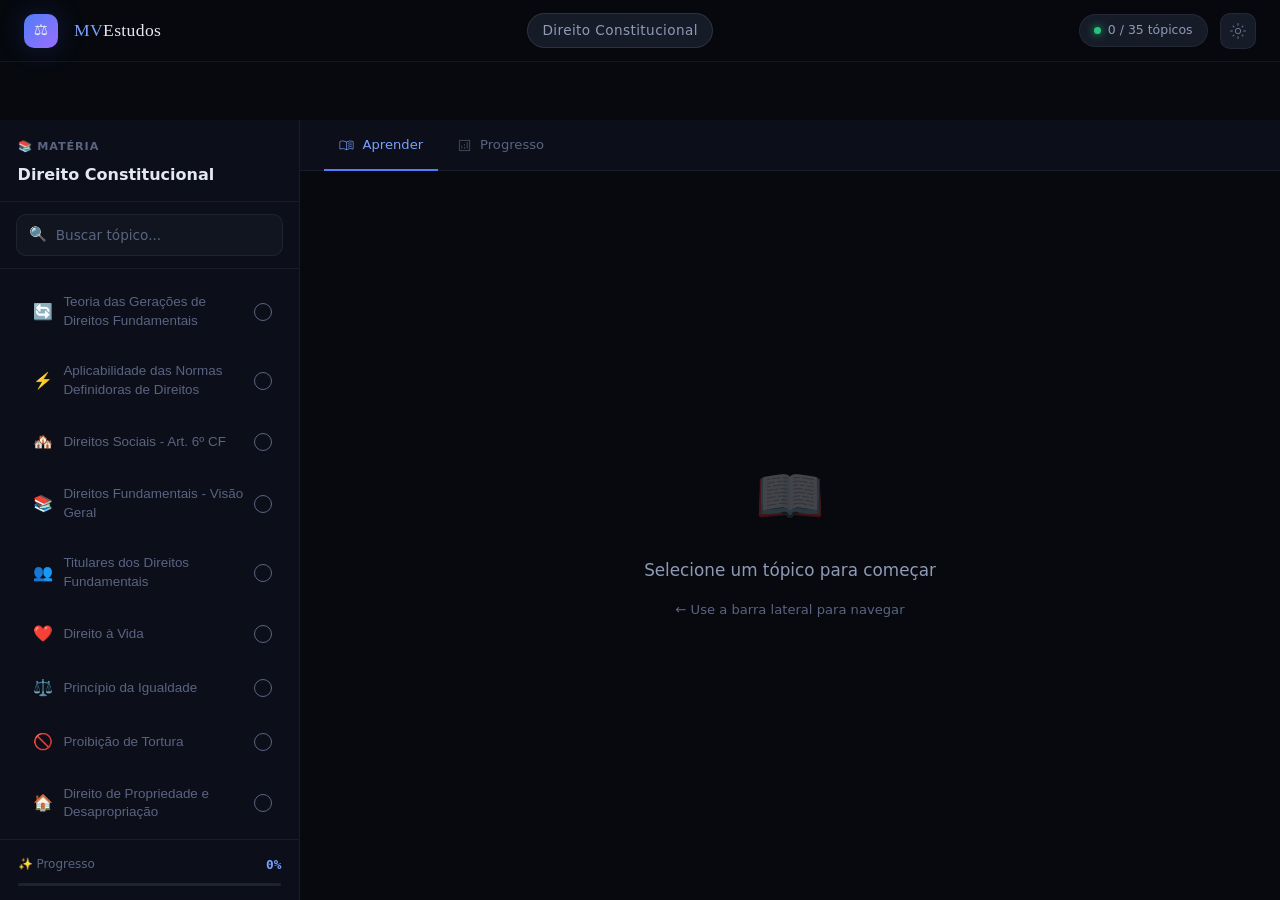
==== DIREITO_CONSTITUCIONAL/index.html @ 68c36454 "Add files via upload" ====
<!DOCTYPE html>
<html lang="pt-BR" data-theme="dark">
<head>
  <meta charset="UTF-8" />
  <meta name="viewport" content="width=device-width, initial-scale=1.0, maximum-scale=5.0" />
  <meta name="theme-color" content="#07090f" />
  <title>MV Estudos — Direito Constitucional</title>

  <!-- Ícones -->
  <link href="https://fonts.googleapis.com/css2?family=Material+Symbols+Outlined:opsz,wght,FILL,GRAD@20..48,100..700,0..1,-50..200&display=block" rel="stylesheet" />

  <!-- CSS Responsivo por dispositivo -->
  <link rel="stylesheet" href="./shared/css/desktop.css" media="screen and (min-width: 1025px)" />
  <link rel="stylesheet" href="./shared/css/tablet.css" media="screen and (min-width: 768px) and (max-width: 1024px)" />
  <link rel="stylesheet" href="./shared/css/mobile.css" media="screen and (max-width: 767px)" />

  <style>
    /* Cor de destaque personalizada por matéria */
    :root { --acc: #4f7ef8; --acc-lt: #7aa0ff; --acc-glow: rgba(79,126,248,0.16); --acc-border: rgba(79,126,248,0.32); }
  </style>
</head>
<body>

  <!-- ══ TOPBAR ══════════════════════════════════════════ -->
  <header class="topbar">
      <div class="logo-icon">⚖️</div>
      <span class="logo-text"><em>MV</em>Estudos</span>

    <div class="topbar-center">
      <span class="topbar-subject-name">Direito Constitucional</span>
    </div>

    <div class="topbar-right">
      <div class="progress-chip" id="top-prog">
        <span class="chip-dot"></span>
        <span class="chip-text">0 / 0 tópicos</span>
      </div>
      <button class="btn-icon" id="btn-theme" title="Alternar tema (T)" aria-label="Alternar tema">
        <span class="material-symbols-outlined" style="font-size:18px">light_mode</span>
      </button>
    </div>
  </header>

  <!-- ══ WORKSPACE ══════════════════════════════════════ -->
  <div class="workspace">

    <!-- SIDEBAR -->
    <aside class="sidebar" id="sidebar" aria-label="Lista de tópicos">

      <div class="sidebar-head">
        <p class="sidebar-head-label">📚 Matéria</p>
        <h2 class="sidebar-head-title">Direito Constitucional</h2>
      </div>

      <div class="sidebar-search-wrap">
        <div class="search-box">
          <span class="search-icon">🔍</span>
          <input
            id="search-input"
            type="search"
            placeholder="Buscar tópico..."
            autocomplete="off"
            aria-label="Buscar tópico"
          />
        </div>
      </div>

      <!-- Glider container — preenchido pelo app.js -->
      <div class="sidebar-topics" id="sidebar-list" role="list" aria-label="Tópicos">
        <div class="no-results" style="padding:2rem 1rem;text-align:center;color:var(--txt3)">
          <span style="font-size:1.5rem;display:block;margin-bottom:.5rem">⏳</span>
          Carregando tópicos…
        </div>
      </div>

      <div class="sidebar-footer">
        <div class="prog-row">
          <span class="prog-label">✨ Progresso</span>
          <span class="prog-pct" id="prog-pct">0%</span>
        </div>
        <div class="prog-track">
          <div class="prog-fill" id="sidebar-prog-fill" style="width:0%"></div>
        </div>
      </div>

    </aside>

    <!-- MAIN -->
    <main class="main" id="main-content">

      <input type="radio" name="main-tab" id="tab-aprender" class="tab-input" checked />
      <input type="radio" name="main-tab" id="tab-progresso" class="tab-input" />

      <nav class="tabbar" role="tablist">
        <label for="tab-aprender" class="tab-label" role="tab">
          <span class="material-symbols-outlined" style="font-size:17px">menu_book</span>
          Aprender
        </label>
        <label for="tab-progresso" class="tab-label" role="tab">
          <span class="material-symbols-outlined" style="font-size:17px">analytics</span>
          Progresso
        </label>
      </nav>

      <div class="view-area" id="view-area" role="tabpanel">
        <div class="empty-state">
          <div class="empty-icon">⚖️</div>
          <p class="empty-title">Selecione um tópico para começar</p>
          <p class="empty-hint">← Use a barra lateral para navegar</p>
        </div>
      </div>

    </main>
  </div>

  <!-- Botão scroll -->
  <button class="scroll-btn" id="scroll-btn" style="display:none" aria-label="Rolar para baixo">
    <span class="material-symbols-outlined" style="font-size:18px">keyboard_arrow_down</span>
  </button>

  <!-- Mobile toggle -->
  <button class="mobile-toggle" id="mobile-toggle" aria-label="Abrir menu">
    <span class="material-symbols-outlined" style="font-size:22px">menu</span>
  </button>

  <!-- Overlay mobile -->
  <div class="sidebar-overlay" id="sidebar-overlay" aria-hidden="true"></div>

  <!-- ══ SCRIPTS ══════════════════════════════════════════ -->
  <!-- 1. Dados da matéria -->
  <script src="data/data_direito-constitucional.js"></script>
  <!-- 2. App compartilhado -->
  <script src="./shared/js/app.js"></script>

  <!-- 3. Marca a aba ativa no subject-bar -->
  <script>
    (function() {
      var path = location.pathname;
      document.querySelectorAll('.subject-tab').forEach(function(a) {
        if (path.indexOf(a.getAttribute('href').split('/')[1]) !== -1) {
          a.classList.add('active');
        }
      });
    })();
  </script>

</body>
</html>
---- DIREITO_CONSTITUCIONAL/shared/css/desktop.css ----
/* ══════════════════════════════════════════════════════════════
   MV ESTUDOS — DESKTOP (> 1024px)
   Estilo: Refinado · Denso · Profissional
══════════════════════════════════════════════════════════════ */

/* ── TOKENS ── */
:root {
  --bg0:    #07090f;
  --bg1:    #0c0f1a;
  --bg2:    #111520;
  --bg3:    #161b28;
  --bg4:    #1d2335;
  --bghov:  #222840;

  --txt:    #e4e8f0;
  --txt2:   #8f9ab5;
  --txt3:   #5a6480;

  --acc:    #4f7ef8;
  --acc-lt: #7aa0ff;
  --acc-glow: rgba(79,126,248,0.18);
  --acc-border: rgba(79,126,248,0.35);

  --green:  #22c878;
  --gold:   #f5b731;
  --rose:   #f4546a;
  --purple: #9b6dff;
  --teal:   #1ec8b0;

  --border: rgba(255,255,255,0.06);
  --border2: rgba(255,255,255,0.1);

  --r-xs: 6px;
  --r-sm: 10px;
  --r-md: 14px;
  --r-lg: 18px;
  --r-xl: 24px;

  --topbar-h: 62px;
  --subbar-h: 58px;
  --sidebar-w: 300px;

  --sh-sm: 0 2px 8px rgba(0,0,0,.45);
  --sh-md: 0 6px 20px rgba(0,0,0,.55);
  --sh-lg: 0 12px 40px rgba(0,0,0,.65);
  --sh-glow: 0 0 28px rgba(79,126,248,0.2);

  --ease: cubic-bezier(.16,1,.3,1);
  --spring: cubic-bezier(.34,1.56,.64,1);
  --t-fast: .14s var(--ease);
  --t-med:  .28s var(--ease);
  --t-slow: .45s var(--ease);

  --font: 'DM Sans', system-ui, sans-serif;
  --font-mono: 'DM Mono', 'Fira Code', monospace;
  --font-display: 'Playfair Display', Georgia, serif;
}

[data-theme="light"] {
  --bg0:    #f0f2f8;
  --bg1:    #f8f9fc;
  --bg2:    #ffffff;
  --bg3:    #eef0f6;
  --bg4:    #e5e8f2;
  --bghov:  #dde1ee;
  --txt:    #1a1f30;
  --txt2:   #4a5275;
  --txt3:   #8891b2;
  --border: rgba(0,0,0,0.06);
  --border2: rgba(0,0,0,0.10);
  --sh-sm: 0 2px 8px rgba(0,0,0,.08);
  --sh-md: 0 6px 20px rgba(0,0,0,.10);
}

/* ── RESET ── */
*,*::before,*::after { box-sizing:border-box; margin:0; padding:0; }
html { scroll-behavior:smooth; }
body {
  font-family: var(--font);
  background: var(--bg0);
  color: var(--txt);
  line-height: 1.65;
  -webkit-font-smoothing: antialiased;
  min-height: 100dvh;
  overflow: hidden;
}

/* ── TOPBAR ── */
.topbar {
  position: fixed; top:0; left:0; right:0; z-index:100;
  height: var(--topbar-h);
  background: rgba(7,9,15,.88);
  backdrop-filter: blur(20px);
  border-bottom: 1px solid var(--border);
  display: flex; align-items: center;
  padding: 0 1.5rem;
  gap: 1rem;
}

.topbar-logo {
  display: flex; align-items: center; gap: .7rem;
  text-decoration: none;
}
.logo-icon {
  width: 34px; height: 34px;
  background: linear-gradient(135deg, var(--acc), var(--purple));
  border-radius: var(--r-sm);
  display: flex; align-items: center; justify-content: center;
  font-size: 1rem;
  box-shadow: var(--sh-glow);
  flex-shrink: 0;
}
.logo-text {
  font-family: var(--font-display);
  font-size: 1.1rem;
  color: var(--txt);
  letter-spacing: .02em;
}
.logo-text em { font-style: normal; color: var(--acc-lt); }

.topbar-center {
  flex: 1;
  display: flex; align-items: center; justify-content: center;
}
.topbar-subject-name {
  font-size: .85rem;
  font-weight: 500;
  color: var(--txt2);
  background: var(--bg3);
  border: 1px solid var(--border2);
  padding: .3rem .9rem;
  border-radius: var(--r-xl);
  letter-spacing: .03em;
}

.topbar-right {
  display: flex; align-items: center; gap: .75rem;
  margin-left: auto;
}

.progress-chip {
  display: flex; align-items: center; gap: .4rem;
  background: var(--bg3);
  border: 1px solid var(--border);
  border-radius: var(--r-xl);
  padding: .3rem .9rem;
  font-size: .78rem;
  color: var(--txt2);
  font-weight: 500;
}
.progress-chip .chip-dot {
  width: 7px; height: 7px;
  border-radius: 50%;
  background: var(--green);
  box-shadow: 0 0 8px var(--green);
}

.btn-icon {
  width: 36px; height: 36px;
  border-radius: var(--r-sm);
  background: var(--bg3);
  border: 1px solid var(--border);
  color: var(--txt2);
  display: flex; align-items: center; justify-content: center;
  cursor: pointer;
  font-size: 1.1rem;
  transition: var(--t-fast);
}
.btn-icon:hover { background: var(--bghov); color: var(--txt); border-color: var(--border2); }

/* ── SUBJECT NAV BAR ── */
.subject-bar {
  position: fixed;
  top: var(--topbar-h); left: 0; right: 0; z-index: 90;
  height: var(--subbar-h);
  background: rgba(11,14,26,.9);
  backdrop-filter: blur(16px);
  border-bottom: 1px solid var(--border);
  display: flex; align-items: center;
  padding: 0 1.25rem;
  gap: .5rem;
  overflow-x: auto;
  scrollbar-width: none;
}
.subject-bar::-webkit-scrollbar { display: none; }

.subject-tab {
  display: flex; align-items: center; gap: .5rem;
  padding: .45rem 1rem;
  border-radius: var(--r-sm);
  border: 1px solid transparent;
  background: transparent;
  color: var(--txt3);
  font-family: var(--font);
  font-size: .82rem;
  font-weight: 500;
  cursor: pointer;
  white-space: nowrap;
  transition: var(--t-fast);
  text-decoration: none;
}
.subject-tab:hover {
  background: var(--bg3);
  color: var(--txt2);
  border-color: var(--border);
}
.subject-tab.active {
  background: var(--acc-glow);
  border-color: var(--acc-border);
  color: var(--acc-lt);
}
.subject-tab .tab-icon { font-size: 1rem; }

/* ── WORKSPACE LAYOUT ── */
.workspace {
  display: flex;
  padding-top: calc(var(--topbar-h) + var(--subbar-h));
  height: 100dvh;
  overflow: hidden;
}

/* ── SIDEBAR ── */
.sidebar {
  width: var(--sidebar-w);
  flex-shrink: 0;
  background: var(--bg1);
  border-right: 1px solid var(--border);
  display: flex;
  flex-direction: column;
  height: 100%;
  overflow: hidden;
}

.sidebar-head {
  padding: 1.1rem 1.1rem .8rem;
  border-bottom: 1px solid var(--border);
  flex-shrink: 0;
}
.sidebar-head-label {
  font-size: .7rem;
  font-weight: 600;
  letter-spacing: .08em;
  text-transform: uppercase;
  color: var(--txt3);
  margin-bottom: .35rem;
}
.sidebar-head-title {
  font-size: 1rem;
  font-weight: 600;
  color: var(--txt);
}

/* ── SEARCH ── */
.sidebar-search-wrap {
  padding: .75rem 1rem;
  border-bottom: 1px solid var(--border);
  flex-shrink: 0;
}
.search-box {
  display: flex; align-items: center; gap: .55rem;
  background: var(--bg2);
  border: 1px solid var(--border);
  border-radius: var(--r-sm);
  padding: .5rem .75rem;
  transition: var(--t-fast);
}
.search-box:focus-within {
  border-color: var(--acc-border);
  box-shadow: 0 0 0 3px var(--acc-glow);
}
.search-box input {
  flex: 1;
  background: none;
  border: none;
  outline: none;
  color: var(--txt);
  font-family: var(--font);
  font-size: .85rem;
}
.search-box input::placeholder { color: var(--txt3); }
.search-icon { color: var(--txt3); font-size: .9rem; flex-shrink: 0; }

/* ══════════════════════════════════════════════
   TOPICS LIST — BOTÕES DE TÓPICOS
══════════════════════════════════════════════ */
.sidebar-topics {
  flex: 1;
  overflow-y: auto;
  padding: .75rem .75rem .75rem .65rem;
  scrollbar-width: thin;
  scrollbar-color: var(--bg4) transparent;
}
.sidebar-topics::-webkit-scrollbar { width: 4px; }
.sidebar-topics::-webkit-scrollbar-thumb { background: var(--bg4); border-radius: 4px; }

.topics-list {
  display: flex;
  flex-direction: column;
  gap: .4rem;
  padding-left: .5rem;
}

.topic-btn {
  display: flex;
  align-items: center;
  gap: .65rem;
  padding: .72rem .9rem .72rem .85rem;
  color: var(--txt3);
  background: transparent;
  border: 1px solid transparent;
  border-radius: var(--r-sm);
  font-size: .84rem;
  font-weight: 450;
  line-height: 1.4;
  transition: all var(--t-fast);
  position: relative;
  z-index: 1;
  user-select: none;
  word-break: break-word;
  cursor: pointer;
  text-align: left;
  width: 100%;
}
.topic-btn:hover {
  color: var(--txt2);
  background: var(--bg3);
}
.topic-btn.active {
  color: var(--acc-lt);
  font-weight: 500;
  background: rgba(79,126,248,0.12);
  border-color: rgba(79,126,248,0.25);
}
.topic-btn .topic-icon { font-size: 1rem; flex-shrink: 0; }
.topic-btn .topic-lbl { flex: 1; }
.topic-btn .topic-check {
  margin-left: auto;
  flex-shrink: 0;
  width: 18px;
  height: 18px;
  border-radius: 50%;
  border: 1.5px solid var(--txt3);
  display: flex;
  align-items: center;
  justify-content: center;
  font-size: .65rem;
  transition: var(--t-fast);
}
.topic-btn.is-done .topic-check {
  background: var(--green);
  border-color: var(--green);
  color: #fff;
}
.topic-btn .active-indicator {
  position: absolute;
  left: 0;
  top: 50%;
  transform: translateY(-50%);
  width: 3px;
  height: 60%;
  background: var(--acc);
  border-radius: 2px;
}

/* ── PROGRESS FOOTER ── */
.sidebar-footer {
  padding: .9rem 1.1rem;
  border-top: 1px solid var(--border);
  flex-shrink: 0;
}
.prog-row {
  display: flex; align-items: center; justify-content: space-between;
  margin-bottom: .45rem;
}
.prog-label { font-size: .75rem; color: var(--txt3); font-weight: 500; }
.prog-pct { font-size: .8rem; color: var(--acc-lt); font-weight: 600; font-family: var(--font-mono); }
.prog-track {
  height: 3px;
  background: var(--bg4);
  border-radius: 99px;
  overflow: hidden;
}
.prog-fill {
  height: 100%;
  background: linear-gradient(90deg, var(--acc), var(--acc-lt));
  border-radius: 99px;
  transition: width .5s var(--ease);
}

/* ── MAIN AREA ── */
.main {
  flex: 1;
  display: flex;
  flex-direction: column;
  overflow: hidden;
  background: var(--bg0);
}

/* ── TAB BAR ── */
.tab-input { position: absolute; opacity: 0; pointer-events: none; }
.tabbar {
  display: flex;
  border-bottom: 1px solid var(--border);
  background: var(--bg1);
  padding: 0 1.5rem;
  gap: .25rem;
  flex-shrink: 0;
}
.tab-label {
  display: flex; align-items: center; gap: .45rem;
  padding: .9rem .9rem .8rem;
  font-size: .82rem;
  font-weight: 500;
  color: var(--txt3);
  cursor: pointer;
  border-bottom: 2px solid transparent;
  margin-bottom: -1px;
  transition: var(--t-fast);
}
.tab-label:hover { color: var(--txt2); }

#tab-aprender:checked ~ .tabbar .tab-label[for="tab-aprender"],
#tab-progresso:checked ~ .tabbar .tab-label[for="tab-progresso"] {
  color: var(--acc-lt);
  border-bottom-color: var(--acc);
}

/* ── VIEW AREA ── */
.view-area {
  flex: 1;
  overflow-y: auto;
  scroll-behavior: smooth;
  scrollbar-width: thin;
  scrollbar-color: var(--bg4) transparent;
}
.view-area::-webkit-scrollbar { width: 5px; }
.view-area::-webkit-scrollbar-thumb { background: var(--bg4); border-radius: 4px; }

/* ── EMPTY STATE ── */
.empty-state {
  display: flex;
  flex-direction: column;
  align-items: center;
  justify-content: center;
  height: 100%;
  min-height: 60vh;
  gap: .9rem;
  padding: 2rem;
  text-align: center;
}
.empty-state .empty-icon { font-size: 3.5rem; opacity: .25; }
.empty-state .empty-title {
  font-size: 1.05rem;
  color: var(--txt2);
  font-weight: 500;
}
.empty-state .empty-hint { font-size: .82rem; color: var(--txt3); }

/* ── CONTENT SECTION (notion-style) ── */
.notion-section {
  padding: 1.75rem 2rem 3rem;
  max-width: 840px;
  margin: 0 auto;
  width: 100%;
  animation: slideUp .3s var(--ease) both;
}

@keyframes slideUp {
  from { opacity:0; transform: translateY(16px); }
  to   { opacity:1; transform: translateY(0); }
}

/* ── NOTION CONTENT STYLES ── */
.notion-header {
  margin-bottom: 2rem;
  padding-bottom: 1.5rem;
  border-bottom: 1px solid var(--border);
}
.notion-icon { font-size: 2.8rem; margin-bottom: .6rem; }
.notion-title {
  font-family: var(--font-display);
  font-size: 1.65rem;
  font-weight: 500;
  color: var(--txt);
  line-height: 1.3;
  margin-bottom: .75rem;
}
.notion-meta { display: flex; flex-wrap: wrap; gap: .4rem; }
.meta-tag {
  font-size: .72rem;
  padding: .22rem .65rem;
  border-radius: var(--r-xl);
  font-weight: 500;
  letter-spacing: .03em;
}
.tag-b { background: rgba(79,126,248,.15); color: #7aa0ff; border: 1px solid rgba(79,126,248,.25); }
.tag-g { background: rgba(34,200,120,.12); color: #4ee896; border: 1px solid rgba(34,200,120,.2); }
.tag-r { background: rgba(244,84,106,.12); color: #ff8096; border: 1px solid rgba(244,84,106,.2); }
.tag-y { background: rgba(245,183,49,.12); color: #ffd166; border: 1px solid rgba(245,183,49,.2); }

/* ── ORGANIZED CARD LAYOUT ── */
.lex-block { display: flex; flex-direction: column; gap: 1.5rem; }

/* Grid para múltiplas seções lado a lado - DESKTOP */
.lex-cols {
  display: grid;
  grid-template-columns: repeat(2, 1fr);
  gap: 1.5rem;
}

/* Esconder elementos de menu lateral */
.lex-cols-toggle,
.lex-cols-overlay,
.mobile-toggle,
.sidebar-overlay {
  display: none !important;
}

/* Container principal de seção */
.lex-section-container {
  background: rgba(10, 14, 28, 0.6);
  border: 1px solid rgba(79, 126, 248, 0.15);
  border-radius: 20px;
  padding: 1.5rem;
  display: flex;
  flex-direction: column;
  gap: .6rem;
}

/* Título principal da seção */
.lex-section-title {
  background: rgba(20, 30, 60, 0.8);
  border: 1px solid rgba(79, 126, 248, 0.25);
  border-radius: 14px;
  padding: 1.1rem 1.25rem;
  font-size: 1rem;
  font-weight: 500;
  color: var(--acc-lt);
  line-height: 1.4;
  margin-bottom: .4rem;
}

/* Itens expansíveis */
.lex-expandable-item {
  display: flex;
  align-items: flex-start;
  gap: .5rem;
  background: rgba(15, 22, 42, 0.7);
  border: 1px solid rgba(255, 255, 255, 0.06);
  border-radius: 12px;
  padding: .85rem 1rem;
  font-size: .9rem;
  color: var(--txt);
  line-height: 1.5;
  cursor: pointer;
  transition: all .2s ease;
}
.lex-expandable-item:hover {
  background: rgba(25, 35, 65, 0.8);
  border-color: rgba(79, 126, 248, 0.2);
}
.lex-expandable-item::before {
  content: '▶';
  color: var(--acc-lt);
  font-size: .65rem;
  flex-shrink: 0;
  margin-top: .35rem;
  opacity: 0.8;
}
.lex-expandable-item strong { color: var(--txt); font-weight: 600; }

.lex-expandable-item.active {
  background: rgba(79, 126, 248, 0.12);
  border-color: rgba(79, 126, 248, 0.3);
}

/* Resumo/Callout */
.lex-summary {
  display: flex;
  align-items: flex-start;
  gap: .9rem;
  background: rgba(15, 22, 42, 0.6);
  border: 1px solid rgba(255, 255, 255, 0.08);
  border-left: 3px solid var(--acc);
  border-radius: 14px;
  padding: 1.1rem 1.4rem;
  margin-top: .25rem;
}
.lex-summary-icon { font-size: 1.2rem; flex-shrink: 0; margin-top: .1rem; }
.lex-summary-content { font-size: .9rem; color: var(--txt2); line-height: 1.6; }
.lex-summary-content strong { color: var(--txt); font-weight: 600; }

/* ── CALLOUT STYLES ── */
.callout {
  display: flex;
  align-items: flex-start;
  gap: .75rem;
  border-radius: 12px;
  padding: 1rem 1.2rem;
  margin: .75rem 0;
  font-size: .9rem;
  line-height: 1.6;
}

.callout-icon {
  font-size: 1.1rem;
  flex-shrink: 0;
  margin-top: .15rem;
}

/* Callout padrão (blue) */
.callout:not(.callout-gold):not(.callout-green):not(.callout-rose):not(.callout-purple) {
  background: rgba(59, 130, 246, 0.12);
  border: 1px solid rgba(59, 130, 246, 0.25);
  border-left: 3px solid #3b82f6;
  color: #60a5fa;
}

.callout:not(.callout-gold):not(.callout-green):not(.callout-rose):not(.callout-purple) .callout-icon {
  color: #3b82f6;
}

.callout-purple {
  background: rgba(155, 109, 255, 0.10);
  border: 1px solid rgba(155, 109, 255, 0.35);
  border-left: 3px solid var(--purple);
  border-radius: 14px;
  color: #c4b5fd;

  /* 🔥 ajuste principal */
  padding: 1.1rem 1.4rem 1.1rem 1.25rem;

  box-shadow: 0 0 0 1px rgba(155, 109, 255, 0.08),
              0 4px 18px rgba(155, 109, 255, 0.08);
}

.callout-orange {
  background: rgba(249, 115, 22, 0.10); /* laranja suave */
  border: 1px solid rgba(249, 115, 22, 0.35);
  border-left: 3px solid #f97316; /* barra lateral */
  border-radius: 14px;
  color: #fdba74;

  padding: 1.1rem 1.4rem 1.1rem 1.25rem;

  box-shadow: 0 0 0 1px rgba(249, 115, 22, 0.08),
              0 4px 18px rgba(249, 115, 22, 0.08);
}

.callout-orange .callout-icon {
  color: #f97316;
  margin-top: .2rem;
}

.callout-orange strong {
  color: #fed7aa;
  font-weight: 600;
}

/* melhora o respiro entre ícone e texto */
.callout {
  gap: .85rem;
}

.callout-purple .callout-icon {
  color: var(--purple);
  margin-top: .2rem;
}

.callout-purple strong {
  color: #ddd6fe;
  font-weight: 600;
}

.callout-gold {
  background: rgba(245, 158, 11, 0.12);
  border: 1px solid rgba(245, 158, 11, 0.25);
  border-left: 3px solid #f59e0b;
  color: #fbbf24;
}

.callout-gold .callout-icon {
  color: #f59e0b;
}

.callout-green {
  background: rgba(34, 197, 94, 0.12);
  border: 1px solid rgba(34, 197, 94, 0.25);
  border-left: 3px solid #22c55e;
  color: #4ade80;
}

.callout-green .callout-icon {
  color: #22c55e;
}

.callout-rose {
  background: rgba(244, 63, 94, 0.12);
  border: 1px solid rgba(244, 63, 94, 0.25);
  border-left: 3px solid #f43f5e;
  color: #fb7185;
}

.callout-rose .callout-icon {
  color: #f43f5e;
}

/* ── PROGRESS TOGGLE BUTTON ── */
.progress-btn {
  display: inline-flex; align-items: center; gap: .55rem;
  padding: .65rem 1.3rem;
  border-radius: var(--r-sm);
  font-family: var(--font);
  font-size: .84rem;
  font-weight: 500;
  cursor: pointer;
  transition: var(--t-fast);
  border: 1.5px solid var(--border2);
  background: var(--bg2);
  color: var(--txt2);
  margin-bottom: 1.75rem;
}
.progress-btn:hover { background: var(--bghov); color: var(--txt); }
.progress-btn.done {
  background: rgba(34,200,120,.12);
  border-color: rgba(34,200,120,.3);
  color: var(--green);
}

/* ── PROGRESS VIEW ── */
.progress-view {
  padding: 1.75rem 2rem;
  max-width: 840px;
  margin: 0 auto;
  width: 100%;
}
.progress-view h2 {
  font-family: var(--font-display);
  font-size: 1.4rem;
  font-weight: 500;
  color: var(--txt);
  margin-bottom: 1.5rem;
}
.stats-row {
  display: flex; gap: 1rem;
  margin-bottom: 1.5rem;
  flex-wrap: wrap;
}
.stat-card {
  flex: 1; min-width: 120px;
  background: var(--bg2);
  border: 1px solid var(--border);
  border-radius: var(--r-md);
  padding: 1rem 1.25rem;
  text-align: center;
}
.stat-num {
  font-family: var(--font-mono);
  font-size: 1.8rem;
  font-weight: 500;
  color: var(--acc-lt);
  display: block;
}
.stat-lbl { font-size: .75rem; color: var(--txt3); }

.prog-large-track {
  height: 6px;
  background: var(--bg3);
  border-radius: 99px;
  margin-bottom: 2rem;
  overflow: hidden;
}
.prog-large-fill {
  height: 100%;
  background: linear-gradient(90deg, var(--acc), var(--teal));
  border-radius: 99px;
  transition: width .6s var(--ease);
}

.topics-grid {
  display: grid;
  grid-template-columns: repeat(auto-fill, minmax(220px, 1fr));
  gap: .75rem;
}
.topic-card-pg {
  background: var(--bg2);
  border: 1px solid var(--border);
  border-radius: var(--r-md);
  padding: 1rem 1.1rem;
  cursor: pointer;
  transition: var(--t-fast);
  display: flex; align-items: flex-start; gap: .75rem;
}
.topic-card-pg:hover { background: var(--bg3); border-color: var(--border2); transform: translateY(-2px); }
.topic-card-pg.done { border-color: rgba(34,200,120,.25); background: rgba(34,200,120,.05); }
.topic-card-pg .tc-icon { font-size: 1.4rem; flex-shrink: 0; margin-top: .1rem; }
.topic-card-pg .tc-name { font-size: .84rem; color: var(--txt2); line-height: 1.4; margin-bottom: .3rem; }
.topic-card-pg .tc-status { font-size: .72rem; color: var(--txt3); }
.topic-card-pg.done .tc-status { color: var(--green); }

/* ── SCROLL TO BOTTOM ── */
.scroll-btn {
  position: fixed;
  bottom: 1.5rem; right: 1.5rem; z-index: 80;
  width: 40px; height: 40px;
  border-radius: 50%;
  background: var(--bg3);
  border: 1px solid var(--border2);
  color: var(--txt2);
  font-size: 1.1rem;
  cursor: pointer;
  display: flex; align-items: center; justify-content: center;
  box-shadow: var(--sh-md);
  transition: var(--t-fast);
}
.scroll-btn:hover { background: var(--bghov); color: var(--txt); }

/* ── UTILS ── */
.fade-in { animation: fadeIn .3s var(--ease) both; }
@keyframes fadeIn { from { opacity:0; } to { opacity:1; } }

.no-results {
  padding: 2rem 1rem;
  text-align: center;
  color: var(--txt3);
  font-size: .85rem;
}

/* ── MATERIAL SYMBOLS ── */
.material-symbols-outlined {
  font-family: 'Material Symbols Outlined';
  font-weight: 200;
  font-style: normal;
  font-size: 20px;
  line-height: 1;
  letter-spacing: normal;
  text-transform: none;
  display: inline-block;
  white-space: nowrap;
  direction: ltr;
  vertical-align: middle;
  -webkit-font-smoothing: antialiased;
  font-variation-settings: 'FILL' 0, 'wght' 200, 'GRAD' -25, 'opsz' 24;
}

  img,
    video,
    iframe {
      max-width: 100% !important;
      height: auto;
    }
  
    ul,
    ol {
      list-style: none;
    }
  
    img {
      display: block;
      max-width: 100%;
      height: auto;
    }
---- DIREITO_CONSTITUCIONAL/shared/css/tablet.css ----
/* ══════════════════════════════════════════════════════════════
   MV ESTUDOS — TABLET (768px - 1024px)
   Layout adaptado para tablets
══════════════════════════════════════════════════════════════ */

/* ── TOKENS ── */
:root {
  --bg0:    #07090f;
  --bg1:    #0c0f1a;
  --bg2:    #111520;
  --bg3:    #161b28;
  --bg4:    #1d2335;
  --bghov:  #222840;

  --txt:    #e4e8f0;
  --txt2:   #8f9ab5;
  --txt3:   #5a6480;

  --acc:    #4f7ef8;
  --acc-lt: #7aa0ff;
  --acc-glow: rgba(79,126,248,0.18);
  --acc-border: rgba(79,126,248,0.35);

  --green:  #22c878;
  --gold:   #f5b731;
  --rose:   #f4546a;
  --purple: #9b6dff;
  --teal:   #1ec8b0;

  --border: rgba(255,255,255,0.06);
  --border2: rgba(255,255,255,0.1);

  --r-xs: 6px;
  --r-sm: 10px;
  --r-md: 14px;
  --r-lg: 18px;
  --r-xl: 24px;

  --topbar-h: 56px;
  --subbar-h: 52px;
  --sidebar-w: 280px;

  --sh-sm: 0 2px 8px rgba(0,0,0,.45);
  --sh-md: 0 6px 20px rgba(0,0,0,.55);
  --sh-lg: 0 12px 40px rgba(0,0,0,.65);
  --sh-glow: 0 0 28px rgba(79,126,248,0.2);

  --ease: cubic-bezier(.16,1,.3,1);
  --spring: cubic-bezier(.34,1.56,.64,1);
  --t-fast: .14s var(--ease);
  --t-med:  .28s var(--ease);
  --t-slow: .45s var(--ease);

  --font: 'DM Sans', system-ui, sans-serif;
  --font-mono: 'DM Mono', 'Fira Code', monospace;
  --font-display: 'Playfair Display', Georgia, serif;
}

[data-theme="light"] {
  --bg0:    #f0f2f8;
  --bg1:    #f8f9fc;
  --bg2:    #ffffff;
  --bg3:    #eef0f6;
  --bg4:    #e5e8f2;
  --bghov:  #dde1ee;
  --txt:    #1a1f30;
  --txt2:   #4a5275;
  --txt3:   #8891b2;
  --border: rgba(0,0,0,0.06);
  --border2: rgba(0,0,0,0.10);
  --sh-sm: 0 2px 8px rgba(0,0,0,.08);
  --sh-md: 0 6px 20px rgba(0,0,0,.10);
}

/* ── RESET ── */
*,*::before,*::after { box-sizing:border-box; margin:0; padding:0; }
html { scroll-behavior:smooth; }
body {
  font-family: var(--font);
  background: var(--bg0);
  color: var(--txt);
  line-height: 1.65;
  -webkit-font-smoothing: antialiased;
  min-height: 100dvh;
  overflow: hidden;
}

/* ── TOPBAR ── */
.topbar {
  position: fixed; top:0; left:0; right:0; z-index:100;
  height: var(--topbar-h);
  background: rgba(7,9,15,.88);
  backdrop-filter: blur(20px);
  border-bottom: 1px solid var(--border);
  display: flex; align-items: center;
  padding: 0 1rem;
  gap: .75rem;
}

.topbar-logo {
  display: flex; align-items: center; gap: .5rem;
  text-decoration: none;
}
.logo-icon {
  width: 32px; height: 32px;
  background: linear-gradient(135deg, var(--acc), var(--purple));
  border-radius: var(--r-sm);
  display: flex; align-items: center; justify-content: center;
  font-size: .9rem;
  box-shadow: var(--sh-glow);
  flex-shrink: 0;
}
.logo-text {
  font-family: var(--font-display);
  font-size: 1rem;
  color: var(--txt);
  letter-spacing: .02em;
}
.logo-text em { font-style: normal; color: var(--acc-lt); }

.topbar-center {
  flex: 1;
  display: flex; align-items: center; justify-content: center;
}
.topbar-subject-name { display: none; }

.topbar-right {
  display: flex; align-items: center; gap: .5rem;
  margin-left: auto;
}

.progress-chip {
  display: flex; align-items: center; gap: .35rem;
  background: var(--bg3);
  border: 1px solid var(--border);
  border-radius: var(--r-xl);
  padding: .25rem .7rem;
  font-size: .72rem;
  color: var(--txt2);
  font-weight: 500;
}
.progress-chip .chip-dot {
  width: 6px; height: 6px;
  border-radius: 50%;
  background: var(--green);
  box-shadow: 0 0 6px var(--green);
}

.btn-icon {
  width: 34px; height: 34px;
  border-radius: var(--r-sm);
  background: var(--bg3);
  border: 1px solid var(--border);
  color: var(--txt2);
  display: flex; align-items: center; justify-content: center;
  cursor: pointer;
  font-size: 1rem;
  transition: var(--t-fast);
}
.btn-icon:hover { background: var(--bghov); color: var(--txt); }

/* ── SUBJECT NAV BAR ── */
.subject-bar {
  position: fixed;
  top: var(--topbar-h); left: 0; right: 0; z-index: 90;
  height: var(--subbar-h);
  background: rgba(11,14,26,.9);
  backdrop-filter: blur(16px);
  border-bottom: 1px solid var(--border);
  display: flex; align-items: center;
  padding: 0 .75rem;
  gap: .35rem;
  overflow-x: auto;
  scrollbar-width: none;
}
.subject-bar::-webkit-scrollbar { display: none; }

.subject-tab {
  display: flex; align-items: center; gap: .4rem;
  padding: .4rem .75rem;
  border-radius: var(--r-sm);
  border: 1px solid transparent;
  background: transparent;
  color: var(--txt3);
  font-family: var(--font);
  font-size: .78rem;
  font-weight: 500;
  cursor: pointer;
  white-space: nowrap;
  transition: var(--t-fast);
  text-decoration: none;
}
.subject-tab:hover {
  background: var(--bg3);
  color: var(--txt2);
  border-color: var(--border);
}
.subject-tab.active {
  background: var(--acc-glow);
  border-color: var(--acc-border);
  color: var(--acc-lt);
}
.subject-tab .tab-icon { font-size: .9rem; }
.subject-tab span:not(.tab-icon) { display: none; }

/* ── WORKSPACE LAYOUT ── */
.workspace {
  display: flex;
  padding-top: calc(var(--topbar-h) + var(--subbar-h));
  height: 100dvh;
  overflow: hidden;
}

/* ── SIDEBAR (MENU LATERAL DESLIZANTE) ── */
.sidebar {
  position: fixed;
  top: calc(var(--topbar-h) + var(--subbar-h));
  left: 0;
  bottom: 0;
  width: var(--sidebar-w);
  z-index: 150;
  transform: translateX(-100%);
  transition: transform .3s var(--ease);
  box-shadow: var(--sh-lg);
  background: var(--bg1);
  border-right: 1px solid var(--border);
  display: flex;
  flex-direction: column;
}

.sidebar.open { transform: translateX(0); }

.sidebar-head {
  padding: 1rem 1rem .75rem;
  border-bottom: 1px solid var(--border);
  flex-shrink: 0;
}
.sidebar-head-label {
  font-size: .68rem;
  font-weight: 600;
  letter-spacing: .08em;
  text-transform: uppercase;
  color: var(--txt3);
  margin-bottom: .3rem;
}
.sidebar-head-title {
  font-size: .95rem;
  font-weight: 600;
  color: var(--txt);
}

/* ── SEARCH ── */
.sidebar-search-wrap {
  padding: .65rem .9rem;
  border-bottom: 1px solid var(--border);
  flex-shrink: 0;
}
.search-box {
  display: flex; align-items: center; gap: .5rem;
  background: var(--bg2);
  border: 1px solid var(--border);
  border-radius: var(--r-sm);
  padding: .45rem .65rem;
  transition: var(--t-fast);
}
.search-box:focus-within {
  border-color: var(--acc-border);
  box-shadow: 0 0 0 3px var(--acc-glow);
}
.search-box input {
  flex: 1;
  background: none;
  border: none;
  outline: none;
  color: var(--txt);
  font-family: var(--font);
  font-size: .82rem;
}
.search-box input::placeholder { color: var(--txt3); }
.search-icon { color: var(--txt3); font-size: .85rem; flex-shrink: 0; }

/* ── TOPICS LIST ── */
.sidebar-topics {
  flex: 1;
  overflow-y: auto;
  padding: .65rem .7rem .65rem .6rem;
  scrollbar-width: thin;
  scrollbar-color: var(--bg4) transparent;
}
.sidebar-topics::-webkit-scrollbar { width: 4px; }
.sidebar-topics::-webkit-scrollbar-thumb { background: var(--bg4); border-radius: 4px; }

.topics-list {
  display: flex;
  flex-direction: column;
  gap: .35rem;
  padding-left: .4rem;
}

.topic-btn {
  display: flex;
  align-items: center;
  gap: .6rem;
  padding: .65rem .8rem .65rem .75rem;
  color: var(--txt3);
  background: transparent;
  border: 1px solid transparent;
  border-radius: var(--r-sm);
  font-size: .8rem;
  font-weight: 450;
  line-height: 1.4;
  transition: all var(--t-fast);
  position: relative;
  z-index: 1;
  user-select: none;
  word-break: break-word;
  cursor: pointer;
  text-align: left;
  width: 100%;
}
.topic-btn:hover {
  color: var(--txt2);
  background: var(--bg3);
}
.topic-btn.active {
  color: var(--acc-lt);
  font-weight: 500;
  background: rgba(79,126,248,0.12);
  border-color: rgba(79,126,248,0.25);
}
.topic-btn .topic-icon { font-size: .95rem; flex-shrink: 0; }
.topic-btn .topic-lbl { flex: 1; }
.topic-btn .topic-check {
  margin-left: auto;
  flex-shrink: 0;
  width: 16px;
  height: 16px;
  border-radius: 50%;
  border: 1.5px solid var(--txt3);
  display: flex;
  align-items: center;
  justify-content: center;
  font-size: .6rem;
  transition: var(--t-fast);
}
.topic-btn.is-done .topic-check {
  background: var(--green);
  border-color: var(--green);
  color: #fff;
}
.topic-btn .active-indicator {
  position: absolute;
  left: 0;
  top: 50%;
  transform: translateY(-50%);
  width: 3px;
  height: 60%;
  background: var(--acc);
  border-radius: 2px;
}

/* ── PROGRESS FOOTER ── */
.sidebar-footer {
  padding: .75rem 1rem;
  border-top: 1px solid var(--border);
  flex-shrink: 0;
}
.prog-row {
  display: flex; align-items: center; justify-content: space-between;
  margin-bottom: .4rem;
}
.prog-label { font-size: .72rem; color: var(--txt3); font-weight: 500; }
.prog-pct { font-size: .75rem; color: var(--acc-lt); font-weight: 600; font-family: var(--font-mono); }
.prog-track {
  height: 3px;
  background: var(--bg4);
  border-radius: 99px;
  overflow: hidden;
}
.prog-fill {
  height: 100%;
  background: linear-gradient(90deg, var(--acc), var(--acc-lt));
  border-radius: 99px;
  transition: width .5s var(--ease);
}

/* ── OVERLAY ── */
.sidebar-overlay {
  display: block;
  position: fixed;
  inset: 0;
  background: rgba(0,0,0,.5);
  backdrop-filter: blur(3px);
  z-index: 140;
  opacity: 0;
  pointer-events: none;
  transition: opacity .3s var(--ease);
}
.sidebar-overlay.active {
  opacity: 1;
  pointer-events: all;
}

/* ── MOBILE TOGGLE ── */
.mobile-toggle {
  display: flex;
  align-items: center;
  justify-content: center;

  width: 50px;
  height: 50px;

  position: fixed;
  top: 5rem;
  /* 🔥 ajusta aqui até ficar perfeito */
  left: 0.8rem;
  transform: translateY(-50%);

  border-radius: 10px;
  background: var(--acc);
  border: none;
  color: #fff;
  font-size: 1.2rem;
  cursor: pointer;

  box-shadow: var(--sh-md);
  z-index: 200;

  transition: var(--t-fast);
}

.mobile-toggle:hover {
  transform: translateY(-50%) scale(1.05);
}

/* ── MAIN AREA ── */
.main {
  flex: 1;
  display: flex;
  flex-direction: column;
  overflow: hidden;
  background: var(--bg0);
}

/* ── TAB BAR ── */
.tab-input { position: absolute; opacity: 0; pointer-events: none; }
.tabbar {
  display: flex;
  border-bottom: 1px solid var(--border);
  background: var(--bg1);
  padding: 0 1rem;
  gap: .2rem;
  flex-shrink: 0;
}
.tab-label {
  display: flex; align-items: center; gap: .4rem;
  padding: .8rem .75rem .7rem;
  font-size: .78rem;
  font-weight: 500;
  color: var(--txt3);
  cursor: pointer;
  border-bottom: 2px solid transparent;
  margin-bottom: -1px;
  transition: var(--t-fast);
}
.tab-label:hover { color: var(--txt2); }

#tab-aprender:checked ~ .tabbar .tab-label[for="tab-aprender"],
#tab-progresso:checked ~ .tabbar .tab-label[for="tab-progresso"] {
  color: var(--acc-lt);
  border-bottom-color: var(--acc);
}

/* ── VIEW AREA ── */
.view-area {
  flex: 1;
  overflow-y: auto;
  scroll-behavior: smooth;
  scrollbar-width: thin;
  scrollbar-color: var(--bg4) transparent;
}
.view-area::-webkit-scrollbar { width: 5px; }
.view-area::-webkit-scrollbar-thumb { background: var(--bg4); border-radius: 4px; }

/* ── EMPTY STATE ── */
.empty-state {
  display: flex;
  flex-direction: column;
  align-items: center;
  justify-content: center;
  height: 100%;
  min-height: 60vh;
  gap: .8rem;
  padding: 1.5rem;
  text-align: center;
}
.empty-state .empty-icon { font-size: 3rem; opacity: .25; }
.empty-state .empty-title {
  font-size: 1rem;
  color: var(--txt2);
  font-weight: 500;
}
.empty-state .empty-hint { font-size: .78rem; color: var(--txt3); }

/* ── CONTENT SECTION ── */
.notion-section {
  padding: 1.25rem 1.5rem 2.5rem;
  max-width: 100%;
  width: 100%;
  animation: slideUp .3s var(--ease) both;
}

@keyframes slideUp {
  from { opacity:0; transform: translateY(16px); }
  to   { opacity:1; transform: translateY(0); }
}

/* ── NOTION CONTENT ── */
.notion-header {
  margin-bottom: 1.5rem;
  padding-bottom: 1.25rem;
  border-bottom: 1px solid var(--border);
}
.notion-icon { font-size: 2.4rem; margin-bottom: .5rem; }
.notion-title {
  font-family: var(--font-display);
  font-size: 1.4rem;
  font-weight: 500;
  color: var(--txt);
  line-height: 1.3;
  margin-bottom: .6rem;
}
.notion-meta { display: flex; flex-wrap: wrap; gap: .35rem; }
.meta-tag {
  font-size: .68rem;
  padding: .2rem .55rem;
  border-radius: var(--r-xl);
  font-weight: 500;
  letter-spacing: .03em;
}
.tag-b { background: rgba(79,126,248,.15); color: #7aa0ff; border: 1px solid rgba(79,126,248,.25); }
.tag-g { background: rgba(34,200,120,.12); color: #4ee896; border: 1px solid rgba(34,200,120,.2); }
.tag-r { background: rgba(244,84,106,.12); color: #ff8096; border: 1px solid rgba(244,84,106,.2); }
.tag-y { background: rgba(245,183,49,.12); color: #ffd166; border: 1px solid rgba(245,183,49,.2); }

/* ── ORGANIZED CARD LAYOUT ── */
.lex-block { display: flex; flex-direction: column; gap: 1.25rem; }

/* Tablet: cards em 2 colunas */
.lex-cols {
  display: grid;
  grid-template-columns: repeat(2, 1fr);
  gap: 1.25rem;
}

/* Esconder elementos de menu lateral */
.lex-cols-toggle,
.lex-cols-overlay { display: none !important; }

/* Container de seção */
.lex-section-container {
  background: rgba(10, 14, 28, 0.6);
  border: 1px solid rgba(79, 126, 248, 0.15);
  border-radius: 18px;
  padding: 1.25rem;
  display: flex;
  flex-direction: column;
  gap: .5rem;
}

/* Título da seção */
.lex-section-title {
  background: rgba(20, 30, 60, 0.8);
  border: 1px solid rgba(79, 126, 248, 0.25);
  border-radius: 12px;
  padding: 1rem 1.1rem;
  font-size: .95rem;
  font-weight: 500;
  color: var(--acc-lt);
  line-height: 1.4;
  margin-bottom: .3rem;
}

/* Itens expansíveis */
.lex-expandable-item {
  display: flex;
  align-items: flex-start;
  gap: .45rem;
  background: rgba(15, 22, 42, 0.7);
  border: 1px solid rgba(255, 255, 255, 0.06);
  border-radius: 10px;
  padding: .75rem .9rem;
  font-size: .85rem;
  color: var(--txt);
  line-height: 1.5;
  cursor: pointer;
  transition: all .2s ease;
}
.lex-expandable-item:hover {
  background: rgba(25, 35, 65, 0.8);
  border-color: rgba(79, 126, 248, 0.2);
}
.lex-expandable-item::before {
  content: '▶';
  color: var(--acc-lt);
  font-size: .6rem;
  flex-shrink: 0;
  margin-top: .3rem;
  opacity: 0.8;
}
.lex-expandable-item strong { color: var(--txt); font-weight: 600; }

/* Resumo/Callout */
.lex-summary {
  display: flex;
  align-items: flex-start;
  gap: .8rem;
  background: rgba(15, 22, 42, 0.6);
  border: 1px solid rgba(255, 255, 255, 0.08);
  border-left: 3px solid var(--acc);
  border-radius: 12px;
  padding: 1rem 1.25rem;
  margin-top: .2rem;
}
.lex-summary-icon { font-size: 1.1rem; flex-shrink: 0; margin-top: .1rem; }
.lex-summary-content { font-size: .85rem; color: var(--txt2); line-height: 1.6; }
.lex-summary-content strong { color: var(--txt); font-weight: 600; }

/* ── CALLOUT STYLES ── */
.callout {
  display: flex;
  align-items: flex-start;
  gap: .7rem;
  border-radius: 11px;
  padding: .95rem 1.15rem;
  margin: .7rem 0;
  font-size: .85rem;
  line-height: 1.6;
}

.callout-icon {
  font-size: 1.05rem;
  flex-shrink: 0;
  margin-top: .12rem;
}

/* Callout padrão (blue) */
.callout:not(.callout-gold):not(.callout-green):not(.callout-rose) {
  background: rgba(59, 130, 246, 0.12);
  border: 1px solid rgba(59, 130, 246, 0.25);
  border-left: 3px solid #3b82f6;
  color: #60a5fa;
}

.callout:not(.callout-gold):not(.callout-green):not(.callout-rose) .callout-icon {
  color: #3b82f6;
}

.callout-purple {
  background: rgba(155, 109, 255, 0.10);
  border: 1px solid rgba(155, 109, 255, 0.35);
  border-left: 3px solid var(--purple);
  border-radius: 14px;
  color: #c4b5fd;

  /* 🔥 ajuste principal */
  padding: 1.1rem 1.4rem 1.1rem 1.25rem;

  box-shadow: 0 0 0 1px rgba(155, 109, 255, 0.08),
              0 4px 18px rgba(155, 109, 255, 0.08);
}

/* melhora o respiro entre ícone e texto */
.callout {
  gap: .85rem;
}

.callout-orange {
  background: rgba(249, 115, 22, 0.10); /* laranja suave */
  border: 1px solid rgba(249, 115, 22, 0.35);
  border-left: 3px solid #f97316; /* barra lateral */
  border-radius: 14px;
  color: #fdba74;

  padding: 1.1rem 1.4rem 1.1rem 1.25rem;

  box-shadow: 0 0 0 1px rgba(249, 115, 22, 0.08),
              0 4px 18px rgba(249, 115, 22, 0.08);
}

.callout-orange .callout-icon {
  color: #f97316;
  margin-top: .2rem;
}

.callout-orange strong {
  color: #fed7aa;
  font-weight: 600;
}

.callout-purple .callout-icon {
  color: var(--purple);
  margin-top: .2rem;
}

.callout-purple strong {
  color: #ddd6fe;
  font-weight: 600;
}

.callout-gold {
  background: rgba(245, 158, 11, 0.12);
  border: 1px solid rgba(245, 158, 11, 0.25);
  border-left: 3px solid #f59e0b;
  color: #fbbf24;
}

.callout-gold .callout-icon {
  color: #f59e0b;
}

.callout-green {
  background: rgba(34, 197, 94, 0.12);
  border: 1px solid rgba(34, 197, 94, 0.25);
  border-left: 3px solid #22c55e;
  color: #4ade80;
}

.callout-green .callout-icon {
  color: #22c55e;
}

.callout-purple {
  background: rgba(155, 109, 255, 0.10);
  border: 1px solid rgba(155, 109, 255, 0.35);
  border-left: 3px solid var(--purple);
  border-radius: 14px;
  color: #c4b5fd;

  /* 🔥 ajuste principal */
  padding: 1.1rem 1.4rem 1.1rem 1.25rem;

  box-shadow: 0 0 0 1px rgba(155, 109, 255, 0.08),
              0 4px 18px rgba(155, 109, 255, 0.08);
}

/* melhora o respiro entre ícone e texto */
.callout {
  gap: .85rem;
}

.callout-purple .callout-icon {
  color: var(--purple);
  margin-top: .2rem;
}

.callout-purple strong {
  color: #ddd6fe;
  font-weight: 600;
}

.callout-rose .callout-icon {
  color: #f43f5e;
}

/* ── PROGRESS TOGGLE BUTTON ── */
.progress-btn {
  display: inline-flex; align-items: center; gap: .5rem;
  padding: .6rem 1.1rem;
  border-radius: var(--r-sm);
  font-family: var(--font);
  font-size: .8rem;
  font-weight: 500;
  cursor: pointer;
  transition: var(--t-fast);
  border: 1.5px solid var(--border2);
  background: var(--bg2);
  color: var(--txt2);
  margin-bottom: 1.5rem;
}
.progress-btn:hover { background: var(--bghov); color: var(--txt); }
.progress-btn.done {
  background: rgba(34,200,120,.12);
  border-color: rgba(34,200,120,.3);
  color: var(--green);
}

/* ── PROGRESS VIEW ── */
.progress-view {
  padding: 1.25rem 1.5rem;
  max-width: 100%;
  width: 100%;
}
.progress-view h2 {
  font-family: var(--font-display);
  font-size: 1.25rem;
  font-weight: 500;
  color: var(--txt);
  margin-bottom: 1.25rem;
}
.stats-row {
  display: flex; gap: .75rem;
  margin-bottom: 1.25rem;
  flex-wrap: wrap;
}
.stat-card {
  flex: 1; min-width: 100px;
  background: var(--bg2);
  border: 1px solid var(--border);
  border-radius: var(--r-md);
  padding: .85rem 1rem;
  text-align: center;
}
.stat-num {
  font-family: var(--font-mono);
  font-size: 1.6rem;
  font-weight: 500;
  color: var(--acc-lt);
  display: block;
}
.stat-lbl { font-size: .72rem; color: var(--txt3); }

.prog-large-track {
  height: 5px;
  background: var(--bg3);
  border-radius: 99px;
  margin-bottom: 1.5rem;
  overflow: hidden;
}
.prog-large-fill {
  height: 100%;
  background: linear-gradient(90deg, var(--acc), var(--teal));
  border-radius: 99px;
  transition: width .6s var(--ease);
}

.topics-grid {
  display: grid;
  grid-template-columns: repeat(auto-fill, minmax(200px, 1fr));
  gap: .65rem;
}
.topic-card-pg {
  background: var(--bg2);
  border: 1px solid var(--border);
  border-radius: var(--r-md);
  padding: .85rem 1rem;
  cursor: pointer;
  transition: var(--t-fast);
  display: flex; align-items: flex-start; gap: .65rem;
}
.topic-card-pg:hover { background: var(--bg3); border-color: var(--border2); transform: translateY(-2px); }
.topic-card-pg.done { border-color: rgba(34,200,120,.25); background: rgba(34,200,120,.05); }
.topic-card-pg .tc-icon { font-size: 1.3rem; flex-shrink: 0; margin-top: .1rem; }
.topic-card-pg .tc-name { font-size: .8rem; color: var(--txt2); line-height: 1.4; margin-bottom: .25rem; }
.topic-card-pg .tc-status { font-size: .7rem; color: var(--txt3); }
.topic-card-pg.done .tc-status { color: var(--green); }

/* ── SCROLL TO BOTTOM ── */
.scroll-btn {
  position: fixed;
  bottom: 1.5rem; right: 1.5rem; z-index: 80;
  width: 38px; height: 38px;
  border-radius: 50%;
  background: var(--bg3);
  border: 1px solid var(--border2);
  color: var(--txt2);
  font-size: 1rem;
  cursor: pointer;
  display: flex; align-items: center; justify-content: center;
  box-shadow: var(--sh-md);
  transition: var(--t-fast);
}
.scroll-btn:hover { background: var(--bghov); color: var(--txt); }

/* ── UTILS ── */
.fade-in { animation: fadeIn .3s var(--ease) both; }
@keyframes fadeIn { from { opacity:0; } to { opacity:1; } }

.no-results {
  padding: 2rem 1rem;
  text-align: center;
  color: var(--txt3);
  font-size: .82rem;
}

/* ── MATERIAL SYMBOLS ── */
.material-symbols-outlined {
  font-family: 'Material Symbols Outlined';
  font-weight: 200;
  font-style: normal;
  font-size: 20px;
  line-height: 1;
  letter-spacing: normal;
  text-transform: none;
  display: inline-block;
  white-space: nowrap;
  direction: ltr;
  vertical-align: middle;
  -webkit-font-smoothing: antialiased;
  font-variation-settings: 'FILL' 0, 'wght' 200, 'GRAD' -25, 'opsz' 24;
}

    img,
    video,
    iframe {
      max-width: 100% !important;
      height: auto;
    }
  
    ul,
    ol {
      list-style: none;
    }
  
    img {
      display: block;
      max-width: 100%;
      height: auto;
    }
---- DIREITO_CONSTITUCIONAL/shared/css/mobile.css ----
/* ══════════════════════════════════════════════════════════════
   MV ESTUDOS — MOBILE (< 768px)
   Layout otimizado para smartphones
══════════════════════════════════════════════════════════════ */

/* ── TOKENS ── */
:root {
  --bg0:    #07090f;
  --bg1:    #0c0f1a;
  --bg2:    #111520;
  --bg3:    #161b28;
  --bg4:    #1d2335;
  --bghov:  #222840;

  --txt:    #e4e8f0;
  --txt2:   #8f9ab5;
  --txt3:   #5a6480;

  --acc:    #4f7ef8;
  --acc-lt: #7aa0ff;
  --acc-glow: rgba(79,126,248,0.18);
  --acc-border: rgba(79,126,248,0.35);

  --green:  #22c878;
  --gold:   #f5b731;
  --rose:   #f4546a;
  --purple: #9b6dff;
  --teal:   #1ec8b0;

  --border: rgba(255,255,255,0.06);
  --border2: rgba(255,255,255,0.1);

  --r-xs: 6px;
  --r-sm: 10px;
  --r-md: 14px;
  --r-lg: 18px;
  --r-xl: 24px;

  --topbar-h: 52px;
  --subbar-h: 48px;
  --sidebar-w: 85vw;

  --sh-sm: 0 2px 8px rgba(0,0,0,.45);
  --sh-md: 0 6px 20px rgba(0,0,0,.55);
  --sh-lg: 0 12px 40px rgba(0,0,0,.65);
  --sh-glow: 0 0 28px rgba(79,126,248,0.2);

  --ease: cubic-bezier(.16,1,.3,1);
  --spring: cubic-bezier(.34,1.56,.64,1);
  --t-fast: .14s var(--ease);
  --t-med:  .28s var(--ease);
  --t-slow: .45s var(--ease);

  --font: 'DM Sans', system-ui, sans-serif;
  --font-mono: 'DM Mono', 'Fira Code', monospace;
  --font-display: 'Playfair Display', Georgia, serif;
}

[data-theme="light"] {
  --bg0:    #f0f2f8;
  --bg1:    #f8f9fc;
  --bg2:    #ffffff;
  --bg3:    #eef0f6;
  --bg4:    #e5e8f2;
  --bghov:  #dde1ee;
  --txt:    #1a1f30;
  --txt2:   #4a5275;
  --txt3:   #8891b2;
  --border: rgba(0,0,0,0.06);
  --border2: rgba(0,0,0,0.10);
  --sh-sm: 0 2px 8px rgba(0,0,0,.08);
  --sh-md: 0 6px 20px rgba(0,0,0,.10);
}

/* ── RESET ── */
*,*::before,*::after { box-sizing:border-box; margin:0; padding:0; }
html { scroll-behavior:smooth; }
body {
  font-family: var(--font);
  background: var(--bg0);
  color: var(--txt);
  line-height: 1.6;
  -webkit-font-smoothing: antialiased;
  min-height: 100dvh;
  overflow: hidden;
}

/* ── TOPBAR ── */
.topbar {
  position: fixed; top:0; left:0; right:0; z-index:100;
  height: var(--topbar-h);
  background: rgba(7,9,15,.92);
  backdrop-filter: blur(20px);
  border-bottom: 1px solid var(--border);
  display: flex; align-items: center;
  padding: 0 .75rem;
  gap: .5rem;
}

.topbar-logo {
  display: flex; align-items: center; gap: .4rem;
  text-decoration: none;
}
.logo-icon {
  width: 28px; height: 28px;
  background: linear-gradient(135deg, var(--acc), var(--purple));
  border-radius: var(--r-xs);
  display: flex; align-items: center; justify-content: center;
  font-size: .8rem;
  box-shadow: var(--sh-glow);
  flex-shrink: 0;
}
.logo-text { display: none; }

.topbar-center { display: none; }
.topbar-subject-name { display: none; }

.topbar-right {
  display: flex; align-items: center; gap: .4rem;
  margin-left: auto;
}

.progress-chip {
  display: flex; align-items: center; gap: .3rem;
  background: var(--bg3);
  border: 1px solid var(--border);
  border-radius: var(--r-xl);
  padding: .2rem .55rem;
  font-size: .68rem;
  color: var(--txt2);
  font-weight: 500;
}
.progress-chip .chip-dot {
  width: 5px; height: 5px;
  border-radius: 50%;
  background: var(--green);
  box-shadow: 0 0 4px var(--green);
}

.btn-icon {
  width: 32px; height: 32px;
  border-radius: var(--r-xs);
  background: var(--bg3);
  border: 1px solid var(--border);
  color: var(--txt2);
  display: flex; align-items: center; justify-content: center;
  cursor: pointer;
  font-size: .9rem;
  transition: var(--t-fast);
}
.btn-icon:hover { background: var(--bghov); color: var(--txt); }

/* ── SUBJECT NAV BAR ── */
.subject-bar {
  position: fixed;
  top: var(--topbar-h); left: 0; right: 0; z-index: 90;
  height: var(--subbar-h);
  background: rgba(11,14,26,.95);
  backdrop-filter: blur(16px);
  border-bottom: 1px solid var(--border);
  display: flex; align-items: center;
  padding: 0 .5rem;
  gap: .25rem;
  overflow-x: auto;
  scrollbar-width: none;
}
.subject-bar::-webkit-scrollbar { display: none; }

.subject-tab {
  display: flex; align-items: center;
  padding: .35rem .55rem;
  border-radius: var(--r-xs);
  border: 1px solid transparent;
  background: transparent;
  color: var(--txt3);
  font-family: var(--font);
  font-size: .7rem;
  font-weight: 500;
  cursor: pointer;
  white-space: nowrap;
  transition: var(--t-fast);
  text-decoration: none;
}
.subject-tab:hover {
  background: var(--bg3);
  color: var(--txt2);
  border-color: var(--border);
}
.subject-tab.active {
  background: var(--acc-glow);
  border-color: var(--acc-border);
  color: var(--acc-lt);
}
.subject-tab .tab-icon { font-size: .85rem; }
.subject-tab span:not(.tab-icon) { display: none; }

/* ── WORKSPACE LAYOUT ── */
.workspace {
  display: flex;
  padding-top: calc(var(--topbar-h) + var(--subbar-h));
  height: 100dvh;
  overflow: hidden;
}

/* ── SIDEBAR (MENU LATERAL FULLSCREEN) ── */
.sidebar {
  position: fixed;
  top: calc(var(--topbar-h) + var(--subbar-h));
  left: 0;
  bottom: 0;
  width: var(--sidebar-w);
  max-width: 320px;
  z-index: 150;
  transform: translateX(-100%);
  transition: transform .3s var(--ease);
  box-shadow: var(--sh-lg);
  background: var(--bg1);
  border-right: 1px solid var(--border);
  display: flex;
  flex-direction: column;
}

.sidebar.open { transform: translateX(0); }

.sidebar-head {
  padding: .85rem .9rem .65rem;
  border-bottom: 1px solid var(--border);
  flex-shrink: 0;
}
.sidebar-head-label {
  font-size: .65rem;
  font-weight: 600;
  letter-spacing: .08em;
  text-transform: uppercase;
  color: var(--txt3);
  margin-bottom: .25rem;
}
.sidebar-head-title {
  font-size: .9rem;
  font-weight: 600;
  color: var(--txt);
}

/* ── SEARCH ── */
.sidebar-search-wrap {
  padding: .55rem .75rem;
  border-bottom: 1px solid var(--border);
  flex-shrink: 0;
}
.search-box {
  display: flex; align-items: center; gap: .45rem;
  background: var(--bg2);
  border: 1px solid var(--border);
  border-radius: var(--r-xs);
  padding: .4rem .55rem;
  transition: var(--t-fast);
}
.search-box:focus-within {
  border-color: var(--acc-border);
  box-shadow: 0 0 0 2px var(--acc-glow);
}
.search-box input {
  flex: 1;
  background: none;
  border: none;
  outline: none;
  color: var(--txt);
  font-family: var(--font);
  font-size: .8rem;
}
.search-box input::placeholder { color: var(--txt3); }
.search-icon { color: var(--txt3); font-size: .8rem; flex-shrink: 0; }

/* ── TOPICS LIST ── */
.sidebar-topics {
  flex: 1;
  overflow-y: auto;
  padding: .55rem .6rem .55rem .5rem;
  scrollbar-width: thin;
  scrollbar-color: var(--bg4) transparent;
}
.sidebar-topics::-webkit-scrollbar { width: 3px; }
.sidebar-topics::-webkit-scrollbar-thumb { background: var(--bg4); border-radius: 3px; }

.topics-list {
  display: flex;
  flex-direction: column;
  gap: .3rem;
  padding-left: .35rem;
}

.topic-btn {
  display: flex;
  align-items: center;
  gap: .55rem;
  padding: .6rem .7rem .6rem .65rem;
  color: var(--txt3);
  background: transparent;
  border: 1px solid transparent;
  border-radius: var(--r-xs);
  font-size: .78rem;
  font-weight: 450;
  line-height: 1.35;
  transition: all var(--t-fast);
  position: relative;
  z-index: 1;
  user-select: none;
  word-break: break-word;
  cursor: pointer;
  text-align: left;
  width: 100%;
}
.topic-btn:hover {
  color: var(--txt2);
  background: var(--bg3);
}
.topic-btn.active {
  color: var(--acc-lt);
  font-weight: 500;
  background: rgba(79,126,248,0.12);
  border-color: rgba(79,126,248,0.25);
}
.topic-btn .topic-icon { font-size: .9rem; flex-shrink: 0; }
.topic-btn .topic-lbl { flex: 1; }
.topic-btn .topic-check {
  margin-left: auto;
  flex-shrink: 0;
  width: 15px;
  height: 15px;
  border-radius: 50%;
  border: 1.5px solid var(--txt3);
  display: flex;
  align-items: center;
  justify-content: center;
  font-size: .55rem;
  transition: var(--t-fast);
}
.topic-btn.is-done .topic-check {
  background: var(--green);
  border-color: var(--green);
  color: #fff;
}
.topic-btn .active-indicator {
  position: absolute;
  left: 0;
  top: 50%;
  transform: translateY(-50%);
  width: 2.5px;
  height: 55%;
  background: var(--acc);
  border-radius: 2px;
}

/* ── PROGRESS FOOTER ── */
.sidebar-footer {
  padding: .65rem .9rem;
  border-top: 1px solid var(--border);
  flex-shrink: 0;
}
.prog-row {
  display: flex; align-items: center; justify-content: space-between;
  margin-bottom: .35rem;
}
.prog-label { font-size: .68rem; color: var(--txt3); font-weight: 500; }
.prog-pct { font-size: .7rem; color: var(--acc-lt); font-weight: 600; font-family: var(--font-mono); }
.prog-track {
  height: 2.5px;
  background: var(--bg4);
  border-radius: 99px;
  overflow: hidden;
}
.prog-fill {
  height: 100%;
  background: linear-gradient(90deg, var(--acc), var(--acc-lt));
  border-radius: 99px;
  transition: width .5s var(--ease);
}

/* ── OVERLAY ── */
.sidebar-overlay {
  display: block;
  position: fixed;
  inset: 0;
  background: rgba(0,0,0,.6);
  backdrop-filter: blur(4px);
  z-index: 140;
  opacity: 0;
  pointer-events: none;
  transition: opacity .3s var(--ease);
}
.sidebar-overlay.active {
  opacity: 1;
  pointer-events: all;
}

/* ── MOBILE TOGGLE ── */
.mobile-toggle {
  display: flex;
  align-items: center;
  justify-content: center;

  width: 40px;
  height: 40px;

  position: fixed;
  top: 4.8rem;
  /* 🔥 ajusta aqui até ficar perfeito */
  left: 0.8rem;
  transform: translateY(-50%);

  border-radius: 10px;
  background: var(--acc);
  border: none;
  color: #fff;
  font-size: 1.2rem;
  cursor: pointer;

  box-shadow: var(--sh-md);
  z-index: 200;

  transition: var(--t-fast);
}

.mobile-toggle:hover {
  transform: translateY(-50%) scale(1.05);
}

/* ── MAIN AREA ── */
.main {
  flex: 1;
  display: flex;
  flex-direction: column;
  overflow: hidden;
  background: var(--bg0);
}

/* ── TAB BAR ── */
.tab-input { position: absolute; opacity: 0; pointer-events: none; }
.tabbar {
  display: flex;
  border-bottom: 1px solid var(--border);
  background: var(--bg1);
  padding: 0 .75rem;
  gap: .15rem;
  flex-shrink: 0;
}
.tab-label {
  display: flex; align-items: center; gap: .35rem;
  padding: .7rem .6rem .6rem;
  font-size: .75rem;
  font-weight: 500;
  color: var(--txt3);
  cursor: pointer;
  border-bottom: 2px solid transparent;
  margin-bottom: -1px;
  transition: var(--t-fast);
}
.tab-label:hover { color: var(--txt2); }

#tab-aprender:checked ~ .tabbar .tab-label[for="tab-aprender"],
#tab-progresso:checked ~ .tabbar .tab-label[for="tab-progresso"] {
  color: var(--acc-lt);
  border-bottom-color: var(--acc);
}

/* ── VIEW AREA ── */
.view-area {
  flex: 1;
  overflow-y: auto;
  scroll-behavior: smooth;
  scrollbar-width: thin;
  scrollbar-color: var(--bg4) transparent;
  -webkit-overflow-scrolling: touch;
}
.view-area::-webkit-scrollbar { width: 4px; }
.view-area::-webkit-scrollbar-thumb { background: var(--bg4); border-radius: 4px; }

/* ── EMPTY STATE ── */
.empty-state {
  display: flex;
  flex-direction: column;
  align-items: center;
  justify-content: center;
  height: 100%;
  min-height: 50vh;
  gap: .7rem;
  padding: 1.25rem;
  text-align: center;
}
.empty-state .empty-icon { font-size: 2.5rem; opacity: .25; }
.empty-state .empty-title {
  font-size: .95rem;
  color: var(--txt2);
  font-weight: 500;
}
.empty-state .empty-hint { font-size: .75rem; color: var(--txt3); }

/* ── CONTENT SECTION ── */
.notion-section {
  padding: 1rem 1rem 2rem;
  width: 100%;
  animation: slideUp .3s var(--ease) both;
}

@keyframes slideUp {
  from { opacity:0; transform: translateY(12px); }
  to   { opacity:1; transform: translateY(0); }
}

/* ── NOTION CONTENT ── */
.notion-header {
  margin-bottom: 1.25rem;
  padding-bottom: 1rem;
  border-bottom: 1px solid var(--border);
}
.notion-icon { font-size: 2rem; margin-bottom: .4rem; }
.notion-title {
  font-family: var(--font-display);
  font-size: 1.25rem;
  font-weight: 500;
  color: var(--txt);
  line-height: 1.3;
  margin-bottom: .5rem;
}
.notion-meta { display: flex; flex-wrap: wrap; gap: .3rem; }
.meta-tag {
  font-size: .65rem;
  padding: .15rem .5rem;
  border-radius: var(--r-xl);
  font-weight: 500;
  letter-spacing: .03em;
}
.tag-b { background: rgba(79,126,248,.15); color: #7aa0ff; border: 1px solid rgba(79,126,248,.25); }
.tag-g { background: rgba(34,200,120,.12); color: #4ee896; border: 1px solid rgba(34,200,120,.2); }
.tag-r { background: rgba(244,84,106,.12); color: #ff8096; border: 1px solid rgba(244,84,106,.2); }
.tag-y { background: rgba(245,183,49,.12); color: #ffd166; border: 1px solid rgba(245,183,49,.2); }

/* ── ORGANIZED CARD LAYOUT ── */
.lex-block { display: flex; flex-direction: column; gap: 1rem; }

/* Mobile: cards empilhados em 1 coluna */
.lex-cols {
  display: flex;
  flex-direction: column;
  gap: 1rem;
}

/* Esconder elementos de menu lateral */
.lex-cols-toggle,
.lex-cols-overlay { display: none !important; }

/* Container de seção */
.lex-section-container {
  background: rgba(10, 14, 28, 0.6);
  border: 1px solid rgba(79, 126, 248, 0.15);
  border-radius: 16px;
  padding: 1rem;
  display: flex;
  flex-direction: column;
  gap: .4rem;
}

/* Título da seção */
.lex-section-title {
  background: rgba(20, 30, 60, 0.8);
  border: 1px solid rgba(79, 126, 248, 0.25);
  border-radius: 10px;
  padding: .85rem 1rem;
  font-size: .9rem;
  font-weight: 500;
  color: var(--acc-lt);
  line-height: 1.4;
  margin-bottom: .25rem;
}

/* Itens expansíveis */
.lex-expandable-item {
  display: flex;
  align-items: flex-start;
  gap: .4rem;
  background: rgba(15, 22, 42, 0.7);
  border: 1px solid rgba(255, 255, 255, 0.06);
  border-radius: 8px;
  padding: .7rem .85rem;
  font-size: .82rem;
  color: var(--txt);
  line-height: 1.45;
  cursor: pointer;
  transition: all .2s ease;
}
.lex-expandable-item:hover {
  background: rgba(25, 35, 65, 0.8);
  border-color: rgba(79, 126, 248, 0.2);
}
.lex-expandable-item::before {
  content: '▶';
  color: var(--acc-lt);
  font-size: .55rem;
  flex-shrink: 0;
  margin-top: .25rem;
  opacity: 0.8;
}
.lex-expandable-item strong { color: var(--txt); font-weight: 600; }

/* Resumo/Callout */
.lex-summary {
  display: flex;
  align-items: flex-start;
  gap: .7rem;
  background: rgba(15, 22, 42, 0.6);
  border: 1px solid rgba(255, 255, 255, 0.08);
  border-left: 3px solid var(--acc);
  border-radius: 10px;
  padding: .9rem 1.1rem;
  margin-top: .15rem;
}
.lex-summary-icon { font-size: 1rem; flex-shrink: 0; margin-top: .05rem; }
.lex-summary-content { font-size: .82rem; color: var(--txt2); line-height: 1.55; }
.lex-summary-content strong { color: var(--txt); font-weight: 600; }

/* ── CALLOUT STYLES ── */
.callout {
  display: flex;
  align-items: flex-start;
  gap: .6rem;
  border-radius: 10px;
  padding: .85rem 1rem;
  margin: .6rem 0;
  font-size: .82rem;
  line-height: 1.55;
}

.callout-icon {
  font-size: 1rem;
  flex-shrink: 0;
  margin-top: .1rem;
}

/* Callout padrão (blue) */
.callout:not(.callout-gold):not(.callout-green):not(.callout-rose) {
  background: rgba(59, 130, 246, 0.12);
  border: 1px solid rgba(59, 130, 246, 0.25);
  border-left: 3px solid #3b82f6;
  color: #60a5fa;
}

.callout:not(.callout-gold):not(.callout-green):not(.callout-rose) .callout-icon {
  color: #3b82f6;
}

.callout-gold {
  background: rgba(245, 158, 11, 0.12);
  border: 1px solid rgba(245, 158, 11, 0.25);
  border-left: 3px solid #f59e0b;
  color: #fbbf24;
}

.callout-gold .callout-icon {
  color: #f59e0b;
}

.callout-green {
  background: rgba(34, 197, 94, 0.12);
  border: 1px solid rgba(34, 197, 94, 0.25);
  border-left: 3px solid #22c55e;
  color: #4ade80;
}

.callout-green .callout-icon {
  color: #22c55e;
}

.callout-rose {
  background: rgba(244, 63, 94, 0.12);
  border: 1px solid rgba(244, 63, 94, 0.25);
  border-left: 3px solid #f43f5e;
  color: #fb7185;
}

.callout-purple {
  background: rgba(155, 109, 255, 0.10);
  border: 1px solid rgba(155, 109, 255, 0.35);
  border-left: 3px solid var(--purple);
  border-radius: 14px;
  color: #c4b5fd;

  /* 🔥 ajuste principal */
  padding: 1.1rem 1.4rem 1.1rem 1.25rem;

  box-shadow: 0 0 0 1px rgba(155, 109, 255, 0.08),
              0 4px 18px rgba(155, 109, 255, 0.08);
}

/* melhora o respiro entre ícone e texto */
.callout {
  gap: .85rem;
}

.callout-orange {
  background: rgba(249, 115, 22, 0.10); /* laranja suave */
  border: 1px solid rgba(249, 115, 22, 0.35);
  border-left: 3px solid #f97316; /* barra lateral */
  border-radius: 14px;
  color: #fdba74;

  padding: 1.1rem 1.4rem 1.1rem 1.25rem;

  box-shadow: 0 0 0 1px rgba(249, 115, 22, 0.08),
              0 4px 18px rgba(249, 115, 22, 0.08);
}

.callout-orange .callout-icon {
  color: #f97316;
  margin-top: .2rem;
}

.callout-orange strong {
  color: #fed7aa;
  font-weight: 600;
}.callout-orange {
  background: rgba(249, 115, 22, 0.10); /* laranja suave */
  border: 1px solid rgba(249, 115, 22, 0.35);
  border-left: 3px solid #f97316; /* barra lateral */
  border-radius: 14px;
  color: #fdba74;

  padding: 1.1rem 1.4rem 1.1rem 1.25rem;

  box-shadow: 0 0 0 1px rgba(249, 115, 22, 0.08),
              0 4px 18px rgba(249, 115, 22, 0.08);
}

.callout-orange .callout-icon {
  color: #f97316;
  margin-top: .2rem;
}

.callout-orange strong {
  color: #fed7aa;
  font-weight: 600;
}

.callout-purple .callout-icon {
  color: var(--purple);
  margin-top: .2rem;
}

.callout-purple strong {
  color: #ddd6fe;
  font-weight: 600;
}

.callout-rose .callout-icon {
  color: #f43f5e;
}

/* ── PROGRESS TOGGLE BUTTON ── */
.progress-btn {
  display: inline-flex; align-items: center; gap: .45rem;
  padding: .55rem 1rem;
  border-radius: var(--r-xs);
  font-family: var(--font);
  font-size: .78rem;
  font-weight: 500;
  cursor: pointer;
  transition: var(--t-fast);
  border: 1.5px solid var(--border2);
  background: var(--bg2);
  color: var(--txt2);
  margin-bottom: 1.25rem;
}
.progress-btn:hover { background: var(--bghov); color: var(--txt); }
.progress-btn.done {
  background: rgba(34,200,120,.12);
  border-color: rgba(34,200,120,.3);
  color: var(--green);
}

/* ── PROGRESS VIEW ── */
.progress-view {
  padding: 1rem;
  width: 100%;
}
.progress-view h2 {
  font-family: var(--font-display);
  font-size: 1.15rem;
  font-weight: 500;
  color: var(--txt);
  margin-bottom: 1rem;
}
.stats-row {
  display: flex; gap: .5rem;
  margin-bottom: 1rem;
  flex-wrap: wrap;
}
.stat-card {
  flex: 1; min-width: 80px;
  background: var(--bg2);
  border: 1px solid var(--border);
  border-radius: var(--r-md);
  padding: .75rem .85rem;
  text-align: center;
}
.stat-num {
  font-family: var(--font-mono);
  font-size: 1.4rem;
  font-weight: 500;
  color: var(--acc-lt);
  display: block;
}
.stat-lbl { font-size: .68rem; color: var(--txt3); }

.prog-large-track {
  height: 4px;
  background: var(--bg3);
  border-radius: 99px;
  margin-bottom: 1.25rem;
  overflow: hidden;
}
.prog-large-fill {
  height: 100%;
  background: linear-gradient(90deg, var(--acc), var(--teal));
  border-radius: 99px;
  transition: width .6s var(--ease);
}

.topics-grid {
  display: grid;
  grid-template-columns: 1fr;
  gap: .5rem;
}
.topic-card-pg {
  background: var(--bg2);
  border: 1px solid var(--border);
  border-radius: var(--r-md);
  padding: .75rem .9rem;
  cursor: pointer;
  transition: var(--t-fast);
  display: flex; align-items: flex-start; gap: .6rem;
}
.topic-card-pg:hover { background: var(--bg3); border-color: var(--border2); }
.topic-card-pg.done { border-color: rgba(34,200,120,.25); background: rgba(34,200,120,.05); }
.topic-card-pg .tc-icon { font-size: 1.2rem; flex-shrink: 0; margin-top: .05rem; }
.topic-card-pg .tc-name { font-size: .78rem; color: var(--txt2); line-height: 1.4; margin-bottom: .2rem; }
.topic-card-pg .tc-status { font-size: .68rem; color: var(--txt3); }
.topic-card-pg.done .tc-status { color: var(--green); }

/* ── SCROLL TO BOTTOM ── */
.scroll-btn {
  position: fixed;
  bottom: calc(env(safe-area-inset-bottom) + 5rem);
  right: 1rem;
  z-index: 80;
  width: 36px;
  height: 36px;
  border-radius: 50%;
  background: var(--bg3);
  border: 1px solid var(--border2);
  color: var(--txt2);
  font-size: .9rem;
  cursor: pointer;
  display: flex;
  align-items: center;
  justify-content: center;
  box-shadow: var(--sh-md);
  transition: var(--t-fast);
}
.scroll-btn:hover { background: var(--bghov); color: var(--txt); }

/* ── UTILS ── */
.fade-in { animation: fadeIn .3s var(--ease) both; }
@keyframes fadeIn { from { opacity:0; } to { opacity:1; } }

.no-results {
  padding: 1.5rem 1rem;
  text-align: center;
  color: var(--txt3);
  font-size: .78rem;
}

/* ── MATERIAL SYMBOLS ── */
.material-symbols-outlined {
  font-family: 'Material Symbols Outlined';
  font-weight: 200;
  font-style: normal;
  font-size: 20px;
  line-height: 1;
  letter-spacing: normal;
  text-transform: none;
  display: inline-block;
  white-space: nowrap;
  direction: ltr;
  vertical-align: middle;
  -webkit-font-smoothing: antialiased;
  font-variation-settings: 'FILL' 0, 'wght' 200, 'GRAD' -25, 'opsz' 24;
}

    img,
    video,
    iframe {
      max-width: 100% !important;
      height: auto;
    }
  
    ul,
    ol {
      list-style: none;
    }
  
    img {
      display: block;
      max-width: 100%;
      height: auto;
    }
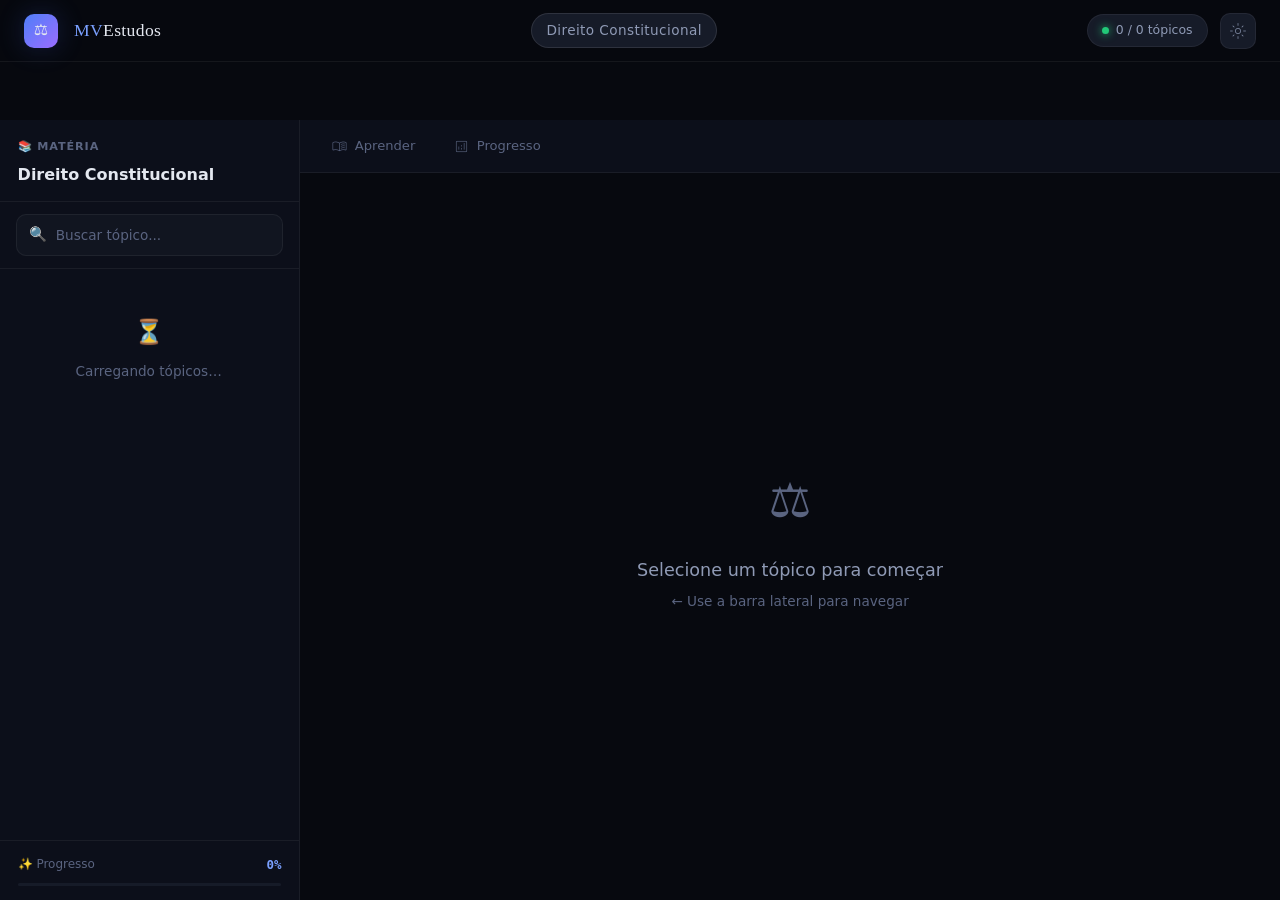
==== commit 0dd774c8: "Update index.html" ====
--- a/DIREITO_CONSTITUCIONAL/index.html
+++ b/DIREITO_CONSTITUCIONAL/index.html
@@ -10,9 +10,7 @@
   <link href="https://fonts.googleapis.com/css2?family=Material+Symbols+Outlined:opsz,wght,FILL,GRAD@20..48,100..700,0..1,-50..200&display=block" rel="stylesheet" />
 
   <!-- CSS Responsivo por dispositivo -->
-  <link rel="stylesheet" href="./shared/css/desktop.css" media="screen and (min-width: 1025px)" />
-  <link rel="stylesheet" href="./shared/css/tablet.css" media="screen and (min-width: 768px) and (max-width: 1024px)" />
-  <link rel="stylesheet" href="./shared/css/mobile.css" media="screen and (max-width: 767px)" />
+  <link rel="stylesheet" href="./shared/css/styles.css" />
 
   <style>
     /* Cor de destaque personalizada por matéria */
--- a/DIREITO_CONSTITUCIONAL/shared/css/styles.css
+++ b/DIREITO_CONSTITUCIONAL/shared/css/styles.css
@@ -0,0 +1,1108 @@
+/* ══════════════════════════════════════════════════════════════
+   MV ESTUDOS — COMBINED STYLES
+   Base styles with responsive media queries
+══════════════════════════════════════════════════════════════ */
+
+/* ── BASE TOKENS (Desktop default) ── */
+:root {
+  --bg0:    #07090f;
+  --bg1:    #0c0f1a;
+  --bg2:    #111520;
+  --bg3:    #161b28;
+  --bg4:    #1d2335;
+  --bghov:  #222840;
+
+  --txt:    #e4e8f0;
+  --txt2:   #8f9ab5;
+  --txt3:   #5a6480;
+
+  --acc:    #4f7ef8;
+  --acc-lt: #7aa0ff;
+  --acc-glow: rgba(79,126,248,0.18);
+  --acc-border: rgba(79,126,248,0.35);
+
+  --green:  #22c878;
+  --gold:   #f5b731;
+  --rose:   #f4546a;
+  --purple: #9b6dff;
+  --teal:   #1ec8b0;
+
+  --border: rgba(255,255,255,0.06);
+  --border2: rgba(255,255,255,0.1);
+
+  --r-xs: 6px;
+  --r-sm: 10px;
+  --r-md: 14px;
+  --r-lg: 18px;
+  --r-xl: 24px;
+
+  --topbar-h: 62px;
+  --subbar-h: 58px;
+  --sidebar-w: 300px;
+
+  --sh-sm: 0 2px 8px rgba(0,0,0,.45);
+  --sh-md: 0 6px 20px rgba(0,0,0,.55);
+  --sh-lg: 0 12px 40px rgba(0,0,0,.65);
+  --sh-glow: 0 0 28px rgba(79,126,248,0.2);
+
+  --ease: cubic-bezier(.16,1,.3,1);
+  --spring: cubic-bezier(.34,1.56,.64,1);
+  --t-fast: .14s var(--ease);
+  --t-med:  .28s var(--ease);
+  --t-slow: .45s var(--ease);
+
+  --font: 'DM Sans', system-ui, sans-serif;
+  --font-mono: 'DM Mono', 'Fira Code', monospace;
+  --font-display: 'Playfair Display', Georgia, serif;
+}
+
+[data-theme="light"] {
+  --bg0:    #f0f2f8;
+  --bg1:    #f8f9fc;
+  --bg2:    #ffffff;
+  --bg3:    #eef0f6;
+  --bg4:    #e5e8f2;
+  --bghov:  #dde1ee;
+  --txt:    #1a1f30;
+  --txt2:   #4a5275;
+  --txt3:   #8891b2;
+  --border: rgba(0,0,0,0.06);
+  --border2: rgba(0,0,0,0.10);
+  --sh-sm: 0 2px 8px rgba(0,0,0,.08);
+  --sh-md: 0 6px 20px rgba(0,0,0,.10);
+}
+
+/* ── RESET ── */
+*,*::before,*::after { box-sizing:border-box; margin:0; padding:0; }
+html { scroll-behavior:smooth; }
+body {
+  font-family: var(--font);
+  background: var(--bg0);
+  color: var(--txt);
+  line-height: 1.65;
+  -webkit-font-smoothing: antialiased;
+  min-height: 100dvh;
+  overflow: hidden;
+}
+
+/* ── TOPBAR ── */
+.topbar {
+  position: fixed; top:0; left:0; right:0; z-index:100;
+  height: var(--topbar-h);
+  background: rgba(7,9,15,.88);
+  backdrop-filter: blur(20px);
+  border-bottom: 1px solid var(--border);
+  display: flex; align-items: center;
+  padding: 0 1.5rem;
+  gap: 1rem;
+}
+
+.topbar-logo {
+  display: flex; align-items: center; gap: .7rem;
+  text-decoration: none;
+}
+.logo-icon {
+  width: 34px; height: 34px;
+  background: linear-gradient(135deg, var(--acc), var(--purple));
+  border-radius: var(--r-sm);
+  display: flex; align-items: center; justify-content: center;
+  font-size: 1rem;
+  box-shadow: var(--sh-glow);
+  flex-shrink: 0;
+}
+.logo-text {
+  font-family: var(--font-display);
+  font-size: 1.1rem;
+  color: var(--txt);
+  letter-spacing: .02em;
+}
+.logo-text em { font-style: normal; color: var(--acc-lt); }
+
+.topbar-center {
+  flex: 1;
+  display: flex; align-items: center; justify-content: center;
+}
+.topbar-subject-name {
+  font-size: .85rem;
+  font-weight: 500;
+  color: var(--txt2);
+  background: var(--bg3);
+  border: 1px solid var(--border2);
+  padding: .3rem .9rem;
+  border-radius: var(--r-xl);
+  letter-spacing: .03em;
+}
+
+.topbar-right {
+  display: flex; align-items: center; gap: .75rem;
+  margin-left: auto;
+}
+
+.progress-chip {
+  display: flex; align-items: center; gap: .4rem;
+  background: var(--bg3);
+  border: 1px solid var(--border);
+  border-radius: var(--r-xl);
+  padding: .3rem .9rem;
+  font-size: .78rem;
+  color: var(--txt2);
+  font-weight: 500;
+}
+.progress-chip .chip-dot {
+  width: 7px; height: 7px;
+  border-radius: 50%;
+  background: var(--green);
+  box-shadow: 0 0 8px var(--green);
+}
+
+.btn-icon {
+  width: 36px; height: 36px;
+  border-radius: var(--r-sm);
+  background: var(--bg3);
+  border: 1px solid var(--border);
+  color: var(--txt2);
+  display: flex; align-items: center; justify-content: center;
+  cursor: pointer;
+  font-size: 1.1rem;
+  transition: var(--t-fast);
+}
+.btn-icon:hover { background: var(--bghov); color: var(--txt); border-color: var(--border2); }
+
+/* ── SUBJECT NAV BAR ── */
+.subject-bar {
+  position: fixed;
+  top: var(--topbar-h); left: 0; right: 0; z-index: 90;
+  height: var(--subbar-h);
+  background: rgba(11,14,26,.9);
+  backdrop-filter: blur(16px);
+  border-bottom: 1px solid var(--border);
+  display: flex; align-items: center;
+  padding: 0 1.25rem;
+  gap: .5rem;
+  overflow-x: auto;
+  scrollbar-width: none;
+}
+.subject-bar::-webkit-scrollbar { display: none; }
+
+.subject-tab {
+  display: flex; align-items: center; gap: .5rem;
+  padding: .45rem 1rem;
+  border-radius: var(--r-sm);
+  border: 1px solid transparent;
+  background: transparent;
+  color: var(--txt3);
+  font-family: var(--font);
+  font-size: .82rem;
+  font-weight: 500;
+  cursor: pointer;
+  white-space: nowrap;
+  transition: var(--t-fast);
+  text-decoration: none;
+}
+.subject-tab:hover {
+  background: var(--bg3);
+  color: var(--txt2);
+  border-color: var(--border);
+}
+.subject-tab.active {
+  background: var(--acc-glow);
+  border-color: var(--acc-border);
+  color: var(--acc-lt);
+}
+.subject-tab .tab-icon { font-size: 1rem; }
+
+/* ── WORKSPACE LAYOUT ── */
+.workspace {
+  display: flex;
+  padding-top: calc(var(--topbar-h) + var(--subbar-h));
+  height: 100dvh;
+  overflow: hidden;
+}
+
+/* ── SIDEBAR ── */
+.sidebar {
+  width: var(--sidebar-w);
+  flex-shrink: 0;
+  background: var(--bg1);
+  border-right: 1px solid var(--border);
+  display: flex;
+  flex-direction: column;
+  height: 100%;
+  overflow: hidden;
+}
+
+.sidebar-head {
+  padding: 1.1rem 1.1rem .8rem;
+  border-bottom: 1px solid var(--border);
+  flex-shrink: 0;
+}
+.sidebar-head-label {
+  font-size: .7rem;
+  font-weight: 600;
+  letter-spacing: .08em;
+  text-transform: uppercase;
+  color: var(--txt3);
+  margin-bottom: .35rem;
+}
+.sidebar-head-title {
+  font-size: 1rem;
+  font-weight: 600;
+  color: var(--txt);
+}
+
+/* ── SEARCH ── */
+.sidebar-search-wrap {
+  padding: .75rem 1rem;
+  border-bottom: 1px solid var(--border);
+  flex-shrink: 0;
+}
+.search-box {
+  display: flex; align-items: center; gap: .55rem;
+  background: var(--bg2);
+  border: 1px solid var(--border);
+  border-radius: var(--r-sm);
+  padding: .5rem .75rem;
+  transition: var(--t-fast);
+}
+.search-box:focus-within {
+  border-color: var(--acc-border);
+  box-shadow: 0 0 0 3px var(--acc-glow);
+}
+.search-box input {
+  flex: 1;
+  background: none;
+  border: none;
+  outline: none;
+  color: var(--txt);
+  font-family: var(--font);
+  font-size: .85rem;
+}
+.search-box input::placeholder { color: var(--txt3); }
+.search-icon { color: var(--txt3); font-size: .9rem; flex-shrink: 0; }
+
+/* ── TOPICS LIST ── */
+.sidebar-topics {
+  flex: 1;
+  overflow-y: auto;
+  padding: .75rem .75rem .75rem .65rem;
+  scrollbar-width: thin;
+  scrollbar-color: var(--bg4) transparent;
+}
+.sidebar-topics::-webkit-scrollbar { width: 4px; }
+.sidebar-topics::-webkit-scrollbar-thumb { background: var(--bg4); border-radius: 4px; }
+
+.topics-list {
+  display: flex;
+  flex-direction: column;
+  gap: .4rem;
+  padding-left: .5rem;
+}
+
+.topic-btn {
+  display: flex;
+  align-items: center;
+  gap: .65rem;
+  padding: .72rem .9rem .72rem .85rem;
+  color: var(--txt3);
+  background: transparent;
+  border: 1px solid transparent;
+  border-radius: var(--r-sm);
+  font-size: .84rem;
+  font-weight: 450;
+  line-height: 1.4;
+  transition: all var(--t-fast);
+  position: relative;
+  z-index: 1;
+  user-select: none;
+  word-break: break-word;
+  cursor: pointer;
+  text-align: left;
+  width: 100%;
+}
+.topic-btn:hover {
+  color: var(--txt2);
+  background: var(--bg3);
+}
+.topic-btn.active {
+  color: var(--acc-lt);
+  font-weight: 500;
+  background: rgba(79,126,248,0.12);
+  border-color: rgba(79,126,248,0.25);
+}
+.topic-btn .topic-icon { font-size: 1rem; flex-shrink: 0; }
+.topic-btn .topic-lbl { flex: 1; }
+.topic-btn .topic-check {
+  margin-left: auto;
+  flex-shrink: 0;
+  width: 18px;
+  height: 18px;
+  border-radius: 50%;
+  border: 1.5px solid var(--txt3);
+  display: flex;
+  align-items: center;
+  justify-content: center;
+  font-size: .65rem;
+  transition: var(--t-fast);
+}
+.topic-btn.is-done .topic-check {
+  background: var(--green);
+  border-color: var(--green);
+  color: #fff;
+}
+.topic-btn .active-indicator {
+  position: absolute;
+  left: 0;
+  top: 50%;
+  transform: translateY(-50%);
+  width: 3px;
+  height: 60%;
+  background: var(--acc);
+  border-radius: 2px;
+}
+
+/* ── PROGRESS FOOTER ── */
+.sidebar-footer {
+  padding: .85rem 1.1rem;
+  border-top: 1px solid var(--border);
+  flex-shrink: 0;
+}
+.prog-row {
+  display: flex; align-items: center; justify-content: space-between;
+  margin-bottom: .5rem;
+}
+.prog-label { font-size: .75rem; color: var(--txt3); font-weight: 500; }
+.prog-pct { font-size: .78rem; color: var(--acc-lt); font-weight: 600; font-family: var(--font-mono); }
+.prog-track {
+  height: 3px;
+  background: var(--bg3);
+  border-radius: 99px;
+  overflow: hidden;
+}
+.prog-fill {
+  height: 100%;
+  background: linear-gradient(90deg, var(--acc), var(--teal));
+  border-radius: 99px;
+  transition: width .5s var(--ease);
+}
+
+/* ── MAIN CONTENT ── */
+.main {
+  flex: 1;
+  display: flex;
+  flex-direction: column;
+  overflow: hidden;
+  background: var(--bg0);
+}
+
+.tabbar {
+  display: flex;
+  gap: .5rem;
+  padding: .5rem 1rem;
+  background: var(--bg1);
+  border-bottom: 1px solid var(--border);
+  flex-shrink: 0;
+}
+.tab-input { display: none; }
+.tab-label {
+  display: flex; align-items: center; gap: .45rem;
+  padding: .4rem .85rem;
+  border-radius: var(--r-sm);
+  background: transparent;
+  border: 1px solid transparent;
+  color: var(--txt3);
+  font-size: .82rem;
+  font-weight: 500;
+  cursor: pointer;
+  transition: var(--t-fast);
+}
+.tab-label:hover { background: var(--bg3); color: var(--txt2); }
+.tab-input:checked + .tabbar .tab-label,
+.tab-label:has(+ .tab-input:checked) {
+  background: var(--acc-glow);
+  border-color: var(--acc-border);
+  color: var(--acc-lt);
+}
+
+.view-area {
+  flex: 1;
+  overflow-y: auto;
+  padding: 1.5rem 2rem;
+  scrollbar-width: thin;
+  scrollbar-color: var(--bg4) transparent;
+}
+.view-area::-webkit-scrollbar { width: 6px; }
+.view-area::-webkit-scrollbar-thumb { background: var(--bg4); border-radius: 6px; }
+
+.empty-state {
+  display: flex;
+  flex-direction: column;
+  align-items: center;
+  justify-content: center;
+  height: 100%;
+  text-align: center;
+  color: var(--txt3);
+}
+.empty-icon { font-size: 3rem; margin-bottom: 1rem; }
+.empty-title { font-size: 1.1rem; color: var(--txt2); margin-bottom: .3rem; }
+.empty-hint { font-size: .85rem; }
+
+/* ── MOBILE TOGGLE ── */
+.mobile-toggle {
+  position: fixed;
+  top: calc(var(--topbar-h) + var(--subbar-h) + -3rem); /* antes era 1.1rem */
+  left: 1rem;
+  z-index: 160;
+  width: 44px; height: 44px;
+  border-radius: 50%;
+  background: var(--bg3);
+  border: 1px solid var(--border2);
+  color: var(--txt2);
+  font-size: 1.1rem;
+  cursor: pointer;
+  display: flex; align-items: center; justify-content: center;
+  box-shadow: var(--sh-md);
+  transition: var(--t-fast);
+}
+
+.mobile-toggle:hover { background: var(--bghov); color: var(--txt); }
+
+.sidebar-overlay {
+  position: fixed;
+  inset: 0;
+  background: rgba(0,0,0,.5);
+  z-index: 140;
+  opacity: 0;
+  pointer-events: none;
+  transition: opacity .3s var(--ease);
+}
+.sidebar-overlay.active { opacity: 1; pointer-events: auto; }
+
+/* ── CONTENT STYLES ── */
+.topic-content {
+  max-width: 720px;
+  margin: 0 auto;
+}
+.topic-content h1 {
+  font-family: var(--font-display);
+  font-size: 1.6rem;
+  color: var(--txt);
+  margin-bottom: 1.25rem;
+}
+.topic-content h2 {
+  font-size: 1.15rem;
+  color: var(--txt);
+  margin: 1.5rem 0 .75rem;
+}
+.topic-content p {
+  font-size: .95rem;
+  color: var(--txt2);
+  line-height: 1.7;
+  margin-bottom: .85rem;
+}
+.topic-content ul, .topic-content ol {
+  margin-bottom: .85rem;
+  padding-left: 1.25rem;
+}
+.topic-content li {
+  font-size: .95rem;
+  color: var(--txt2);
+  line-height: 1.65;
+  margin-bottom: .35rem;
+}
+.topic-content strong { color: var(--txt); font-weight: 600; }
+.topic-content em { color: var(--txt3); font-style: italic; }
+.topic-content code {
+  background: var(--bg3);
+  padding: .15rem .4rem;
+  border-radius: 4px;
+  font-family: var(--font-mono);
+  font-size: .85rem;
+  color: var(--acc-lt);
+}
+
+/* ── TAGS ── */
+.tag {
+  display: inline-block;
+  padding: .2rem .5rem;
+  border-radius: 4px;
+  font-size: .72rem;
+  font-weight: 500;
+  margin-right: .4rem;
+  margin-bottom: .4rem;
+}
+.tag-b { background: rgba(79,126,248,.15); color: #7aa0ff; border: 1px solid rgba(79,126,248,.25); }
+.tag-g { background: rgba(34,200,120,.12); color: #4ee896; border: 1px solid rgba(34,200,120,.2); }
+.tag-r { background: rgba(244,84,106,.12); color: #ff8096; border: 1px solid rgba(244,84,106,.2); }
+.tag-y { background: rgba(245,183,49,.12); color: #ffd166; border: 1px solid rgba(245,183,49,.2); }
+
+/* ── ORGANIZED CARD LAYOUT ── */
+.lex-block { display: flex; flex-direction: column; gap: 1.5rem; }
+
+/* Grid para múltiplas seções lado a lado - DESKTOP */
+.lex-cols {
+  display: grid;
+  grid-template-columns: repeat(2, 1fr);
+  gap: 1.5rem;
+}
+
+/* Esconder elementos de menu lateral */
+.lex-cols-toggle,
+.lex-cols-overlay,
+.mobile-toggle,
+.sidebar-overlay {
+  display: none !important;
+}
+
+/* Container principal de seção */
+.lex-section-container {
+  background: rgba(10, 14, 28, 0.6);
+  border: 1px solid rgba(79, 126, 248, 0.15);
+  border-radius: 20px;
+  padding: 1.5rem;
+  display: flex;
+  flex-direction: column;
+  gap: .6rem;
+}
+
+/* Título principal da seção */
+.lex-section-title {
+  background: rgba(20, 30, 60, 0.8);
+  border: 1px solid rgba(79, 126, 248, 0.25);
+  border-radius: 14px;
+  padding: 1.1rem 1.25rem;
+  font-size: 1rem;
+  font-weight: 500;
+  color: var(--acc-lt);
+  line-height: 1.4;
+  margin-bottom: .4rem;
+}
+
+/* Itens expansíveis */
+.lex-expandable-item {
+  display: flex;
+  align-items: flex-start;
+  gap: .5rem;
+  background: rgba(15, 22, 42, 0.7);
+  border: 1px solid rgba(255, 255, 255, 0.06);
+  border-radius: 12px;
+  padding: .85rem 1rem;
+  font-size: .9rem;
+  color: var(--txt);
+  line-height: 1.5;
+  cursor: pointer;
+  transition: all .2s ease;
+}
+.lex-expandable-item:hover {
+  background: rgba(25, 35, 65, 0.8);
+  border-color: rgba(79, 126, 248, 0.2);
+}
+.lex-expandable-item::before {
+  content: '▶';
+  color: var(--acc-lt);
+  font-size: .65rem;
+  flex-shrink: 0;
+  margin-top: .35rem;
+  opacity: 0.8;
+}
+.lex-expandable-item strong { color: var(--txt); font-weight: 600; }
+
+.lex-expandable-item.active {
+  background: rgba(79, 126, 248, 0.12);
+  border-color: rgba(79, 126, 248, 0.3);
+}
+
+/* Resumo/Callout */
+.lex-summary {
+  display: flex;
+  align-items: flex-start;
+  gap: .9rem;
+  background: rgba(15, 22, 42, 0.6);
+  border: 1px solid rgba(255, 255, 255, 0.08);
+  border-left: 3px solid var(--acc);
+  border-radius: 14px;
+  padding: 1.1rem 1.4rem;
+  margin-top: .25rem;
+}
+.lex-summary-icon { font-size: 1.2rem; flex-shrink: 0; margin-top: .1rem; }
+.lex-summary-content { font-size: .9rem; color: var(--txt2); line-height: 1.6; }
+.lex-summary-content strong { color: var(--txt); font-weight: 600; }
+
+/* ── CALLOUT STYLES ── */
+.callout {
+  display: flex;
+  align-items: flex-start;
+  gap: .75rem;
+  border-radius: 12px;
+  padding: 1rem 1.2rem;
+  margin: .75rem 0;
+  font-size: .9rem;
+  line-height: 1.6;
+}
+
+.callout-icon {
+  font-size: 1.1rem;
+  flex-shrink: 0;
+  margin-top: .15rem;
+}
+
+/* Callout padrão (blue) */
+.callout:not(.callout-gold):not(.callout-green):not(.callout-rose):not(.callout-purple):not(.callout-orange) {
+  background: rgba(59, 130, 246, 0.12);
+  border: 1px solid rgba(59, 130, 246, 0.25);
+  border-left: 3px solid #3b82f6;
+  color: #60a5fa;
+}
+
+.callout:not(.callout-gold):not(.callout-green):not(.callout-rose):not(.callout-purple):not(.callout-orange) .callout-icon {
+  color: #3b82f6;
+}
+
+.callout-purple {
+  background: rgba(155, 109, 255, 0.10);
+  border: 1px solid rgba(155, 109, 255, 0.35);
+  border-left: 3px solid var(--purple);
+  border-radius: 14px;
+  color: #c4b5fd;
+  padding: 1.1rem 1.4rem 1.1rem 1.25rem;
+  box-shadow: 0 0 0 1px rgba(155, 109, 255, 0.08),
+              0 4px 18px rgba(155, 109, 255, 0.08);
+}
+
+.callout-orange {
+  background: rgba(249, 115, 22, 0.10);
+  border: 1px solid rgba(249, 115, 22, 0.35);
+  border-left: 3px solid #f97316;
+  border-radius: 14px;
+  color: #fdba74;
+  padding: 1.1rem 1.4rem 1.1rem 1.25rem;
+  box-shadow: 0 0 0 1px rgba(249, 115, 22, 0.08),
+              0 4px 18px rgba(249, 115, 22, 0.08);
+}
+
+.callout-orange .callout-icon {
+  color: #f97316;
+  margin-top: .2rem;
+}
+
+.callout-orange strong {
+  color: #fed7aa;
+  font-weight: 600;
+}
+
+.callout {
+  gap: .85rem;
+}
+
+.callout-purple .callout-icon {
+  color: var(--purple);
+  margin-top: .2rem;
+}
+
+.callout-purple strong {
+  color: #ddd6fe;
+  font-weight: 600;
+}
+
+.callout-gold {
+  background: rgba(245, 158, 11, 0.12);
+  border: 1px solid rgba(245, 158, 11, 0.25);
+  border-left: 3px solid #f59e0b;
+  color: #fbbf24;
+}
+
+.callout-gold .callout-icon {
+  color: #f59e0b;
+}
+
+.callout-green {
+  background: rgba(34, 197, 94, 0.12);
+  border: 1px solid rgba(34, 197, 94, 0.25);
+  border-left: 3px solid #22c55e;
+  color: #4ade80;
+}
+
+.callout-green .callout-icon {
+  color: #22c55e;
+}
+
+.callout-rose {
+  background: rgba(244, 63, 94, 0.12);
+  border: 1px solid rgba(244, 63, 94, 0.25);
+  border-left: 3px solid #f43f5e;
+  color: #fb7185;
+}
+
+.callout-rose .callout-icon {
+  color: #f43f5e;
+}
+
+/* ── PROGRESS TOGGLE BUTTON ── */
+.progress-btn {
+  display: inline-flex; align-items: center; gap: .55rem;
+  padding: .65rem 1.3rem;
+  border-radius: var(--r-sm);
+  font-family: var(--font);
+  font-size: .84rem;
+  font-weight: 500;
+  cursor: pointer;
+  transition: var(--t-fast);
+  border: 1.5px solid var(--border2);
+  background: var(--bg2);
+  color: var(--txt2);
+  margin-bottom: 1.75rem;
+}
+.progress-btn:hover { background: var(--bghov); color: var(--txt); }
+.progress-btn.done {
+  background: rgba(34,200,120,.12);
+  border-color: rgba(34,200,120,.3);
+  color: var(--green);
+}
+
+/* ── PROGRESS VIEW ── */
+.progress-view {
+  padding: 1.75rem 2rem;
+  max-width: 840px;
+  margin: 0 auto;
+  width: 100%;
+}
+.progress-view h2 {
+  font-family: var(--font-display);
+  font-size: 1.4rem;
+  font-weight: 500;
+  color: var(--txt);
+  margin-bottom: 1.5rem;
+}
+.stats-row {
+  display: flex; gap: 1rem;
+  margin-bottom: 1.5rem;
+  flex-wrap: wrap;
+}
+.stat-card {
+  flex: 1; min-width: 120px;
+  background: var(--bg2);
+  border: 1px solid var(--border);
+  border-radius: var(--r-md);
+  padding: 1rem 1.25rem;
+  text-align: center;
+}
+.stat-num {
+  font-family: var(--font-mono);
+  font-size: 1.8rem;
+  font-weight: 500;
+  color: var(--acc-lt);
+  display: block;
+}
+.stat-lbl { font-size: .75rem; color: var(--txt3); }
+
+.prog-large-track {
+  height: 6px;
+  background: var(--bg3);
+  border-radius: 99px;
+  margin-bottom: 2rem;
+  overflow: hidden;
+}
+.prog-large-fill {
+  height: 100%;
+  background: linear-gradient(90deg, var(--acc), var(--teal));
+  border-radius: 99px;
+  transition: width .6s var(--ease);
+}
+
+.topics-grid {
+  display: grid;
+  grid-template-columns: repeat(auto-fill, minmax(220px, 1fr));
+  gap: .75rem;
+}
+.topic-card-pg {
+  background: var(--bg2);
+  border: 1px solid var(--border);
+  border-radius: var(--r-md);
+  padding: 1rem 1.1rem;
+  cursor: pointer;
+  transition: var(--t-fast);
+  display: flex; align-items: flex-start; gap: .75rem;
+}
+.topic-card-pg:hover { background: var(--bg3); border-color: var(--border2); transform: translateY(-2px); }
+.topic-card-pg.done { border-color: rgba(34,200,120,.25); background: rgba(34,200,120,.05); }
+.topic-card-pg .tc-icon { font-size: 1.4rem; flex-shrink: 0; margin-top: .1rem; }
+.topic-card-pg .tc-name { font-size: .84rem; color: var(--txt2); line-height: 1.4; margin-bottom: .3rem; }
+.topic-card-pg .tc-status { font-size: .72rem; color: var(--txt3); }
+.topic-card-pg.done .tc-status { color: var(--green); }
+
+/* ── SCROLL TO BOTTOM ── */
+.scroll-btn {
+  position: fixed;
+  bottom: 1.5rem; right: 1.5rem; z-index: 80;
+  width: 40px; height: 40px;
+  border-radius: 50%;
+  background: var(--bg3);
+  border: 1px solid var(--border2);
+  color: var(--txt2);
+  font-size: 1.1rem;
+  cursor: pointer;
+  display: flex; align-items: center; justify-content: center;
+  box-shadow: var(--sh-md);
+  transition: var(--t-fast);
+}
+.scroll-btn:hover { background: var(--bghov); color: var(--txt); }
+
+/* ── UTILS ── */
+.fade-in { animation: fadeIn .3s var(--ease) both; }
+@keyframes fadeIn { from { opacity:0; } to { opacity:1; } }
+
+.no-results {
+  padding: 2rem 1rem;
+  text-align: center;
+  color: var(--txt3);
+  font-size: .85rem;
+}
+
+/* ── MATERIAL SYMBOLS ── */
+.material-symbols-outlined {
+  font-family: 'Material Symbols Outlined';
+  font-weight: 200;
+  font-style: normal;
+  font-size: 20px;
+  line-height: 1;
+  letter-spacing: normal;
+  text-transform: none;
+  display: inline-block;
+  white-space: nowrap;
+  direction: ltr;
+  vertical-align: middle;
+  -webkit-font-smoothing: antialiased;
+  font-variation-settings: 'FILL' 0, 'wght' 200, 'GRAD' -25, 'opsz' 24;
+}
+
+img, video, iframe {
+  max-width: 100% !important;
+  height: auto;
+}
+
+ul, ol {
+  list-style: none;
+}
+
+img {
+  display: block;
+  max-width: 100%;
+  height: auto;
+}
+
+/* ══════════════════════════════════════════════════════════════
+   TABLET STYLES (768px - 1024px)
+══════════════════════════════════════════════════════════════ */
+@media (min-width: 768px) and (max-width: 1024px) {
+  :root {
+    --topbar-h: 56px;
+    --subbar-h: 52px;
+    --sidebar-w: 280px;
+  }
+
+  .topbar { padding: 0 1rem; gap: .75rem; }
+  .logo-icon { width: 32px; height: 32px; font-size: .9rem; }
+  .logo-text { font-size: 1rem; }
+  .topbar-subject-name { display: none; }
+  .progress-chip { padding: .25rem .7rem; font-size: .72rem; gap: .35rem; }
+  .progress-chip .chip-dot { width: 6px; height: 6px; }
+  .btn-icon { width: 34px; height: 34px; font-size: 1rem; }
+
+  .subject-bar { padding: 0 .75rem; gap: .35rem; }
+  .subject-tab { padding: .4rem .75rem; font-size: .78rem; gap: .4rem; }
+  .subject-tab .tab-icon { font-size: .9rem; }
+  .subject-tab span:not(.tab-icon) { display: none; }
+
+  .sidebar {
+    position: fixed;
+    top: calc(var(--topbar-h) + var(--subbar-h));
+    left: 0;
+    bottom: 0;
+    width: var(--sidebar-w);
+    z-index: 150;
+    transform: translateX(-100%);
+    transition: transform .3s var(--ease);
+    box-shadow: var(--sh-lg);
+  }
+  .sidebar.open { transform: translateX(0); }
+
+  .sidebar-head { padding: 1rem 1rem .75rem; }
+  .sidebar-head-label { font-size: .68rem; margin-bottom: .3rem; }
+  .sidebar-head-title { font-size: .95rem; }
+
+  .sidebar-search-wrap { padding: .65rem .9rem; }
+  .search-box { padding: .45rem .65rem; gap: .5rem; }
+  .search-box input { font-size: .82rem; }
+  .search-icon { font-size: .85rem; }
+
+  .sidebar-topics { padding: .65rem .7rem .65rem .6rem; }
+  .topics-list { gap: .35rem; padding-left: .4rem; }
+  .topic-btn { padding: .65rem .8rem .65rem .75rem; font-size: .8rem; gap: .6rem; }
+  .topic-btn .topic-icon { font-size: .95rem; }
+  .topic-btn .topic-check { width: 16px; height: 16px; font-size: .6rem; }
+  .topic-btn .active-indicator { width: 3px; height: 60%; }
+
+  .sidebar-footer { padding: .75rem 1rem; }
+  .prog-row { margin-bottom: .5rem; }
+  .prog-label { font-size: .72rem; }
+  .prog-pct { font-size: .75rem; }
+  .prog-track { height: 2.5px; }
+
+  .lex-block { gap: 1.25rem; }
+  .lex-cols { gap: 1.25rem; }
+  .lex-section-container { padding: 1.25rem; border-radius: 18px; gap: .5rem; }
+  .lex-section-title { padding: 1rem 1.1rem; font-size: .95rem; border-radius: 12px; margin-bottom: .3rem; }
+  .lex-expandable-item { padding: .75rem .9rem; font-size: .85rem; gap: .45rem; border-radius: 10px; }
+  .lex-expandable-item::before { font-size: .6rem; margin-top: .3rem; }
+  .lex-summary { padding: 1rem 1.25rem; gap: .8rem; border-radius: 12px; margin-top: .2rem; }
+  .lex-summary-icon { font-size: 1.1rem; }
+  .lex-summary-content { font-size: .85rem; }
+
+  .callout { padding: .95rem 1.15rem; font-size: .85rem; gap: .7rem; border-radius: 11px; margin: .7rem 0; }
+  .callout-icon { font-size: 1.05rem; margin-top: .12rem; }
+
+  .progress-btn { padding: .6rem 1.1rem; font-size: .8rem; gap: .5rem; margin-bottom: 1.5rem; }
+  .progress-view { padding: 1.25rem 1.5rem; max-width: 100%; }
+  .progress-view h2 { font-size: 1.25rem; margin-bottom: 1.25rem; }
+  .stats-row { gap: .75rem; margin-bottom: 1.25rem; }
+  .stat-card { padding: .85rem 1rem; min-width: 100px; }
+  .stat-num { font-size: 1.6rem; }
+  .stat-lbl { font-size: .72rem; }
+  .prog-large-track { height: 5px; margin-bottom: 1.5rem; }
+  .topics-grid { gap: .65rem; grid-template-columns: repeat(auto-fill, minmax(200px, 1fr)); }
+  .topic-card-pg { padding: .85rem 1rem; gap: .65rem; }
+  .topic-card-pg .tc-icon { font-size: 1.3rem; }
+  .topic-card-pg .tc-name { font-size: .8rem; margin-bottom: .25rem; }
+  .topic-card-pg .tc-status { font-size: .7rem; }
+
+  .scroll-btn { width: 38px; height: 38px; font-size: 1rem; }
+  .no-results { font-size: .82rem; }
+
+  .mobile-toggle {
+    bottom: 4rem;
+  }
+  .mobile-toggle,
+  .sidebar-overlay { display: flex !important; }
+  .lex-cols-toggle,
+  .lex-cols-overlay { display: none !important; }
+}
+
+/* ══════════════════════════════════════════════════════════════
+   MOBILE STYLES (< 768px)
+══════════════════════════════════════════════════════════════ */
+@media (max-width: 767px) {
+  :root {
+    --topbar-h: 52px;
+    --subbar-h: 48px;
+    --sidebar-w: 85vw;
+  }
+
+  body { line-height: 1.6; }
+
+  .topbar { padding: 0 .75rem; gap: .5rem; }
+  .logo-icon { width: 28px; height: 28px; font-size: .8rem; border-radius: var(--r-xs); }
+  .logo-text { display: none; }
+  .topbar-center { display: none; }
+  .topbar-subject-name { display: none; }
+  .topbar-right { gap: .4rem; }
+  .progress-chip { padding: .2rem .55rem; font-size: .68rem; gap: .3rem; }
+  .progress-chip .chip-dot { width: 5px; height: 5px; }
+  .btn-icon { width: 32px; height: 32px; font-size: .9rem; border-radius: var(--r-xs); }
+
+  .subject-bar { padding: 0 .5rem; gap: .25rem; }
+  .subject-tab { padding: .35rem .55rem; font-size: .7rem; border-radius: var(--r-xs); }
+  .subject-tab .tab-icon { font-size: .85rem; }
+  .subject-tab span:not(.tab-icon) { display: none; }
+
+  .sidebar {
+    position: fixed;
+    top: calc(var(--topbar-h) + var(--subbar-h));
+    left: 0;
+    bottom: 0;
+    width: var(--sidebar-w);
+    max-width: 320px;
+    z-index: 150;
+    transform: translateX(-100%);
+    transition: transform .3s var(--ease);
+    box-shadow: var(--sh-lg);
+  }
+  .sidebar.open { transform: translateX(0); }
+
+  .sidebar-head { padding: .85rem .9rem .65rem; }
+  .sidebar-head-label { font-size: .65rem; margin-bottom: .25rem; }
+  .sidebar-head-title { font-size: .9rem; }
+
+  .sidebar-search-wrap { padding: .55rem .75rem; }
+  .search-box { padding: .4rem .55rem; gap: .45rem; border-radius: var(--r-xs); }
+  .search-box:focus-within { box-shadow: 0 0 0 2px var(--acc-glow); }
+  .search-box input { font-size: .8rem; }
+  .search-icon { font-size: .8rem; }
+
+  .sidebar-topics { padding: .55rem .6rem .55rem .5rem; }
+  .sidebar-topics::-webkit-scrollbar { width: 3px; }
+  .sidebar-topics::-webkit-scrollbar-thumb { border-radius: 3px; }
+  .topics-list { gap: .3rem; padding-left: .35rem; }
+  .topic-btn { padding: .6rem .7rem .6rem .65rem; font-size: .78rem; gap: .55rem; border-radius: var(--r-xs); }
+  .topic-btn .topic-icon { font-size: .9rem; }
+  .topic-btn .topic-check { width: 15px; height: 15px; font-size: .55rem; }
+  .topic-btn .active-indicator { width: 2.5px; height: 55%; }
+
+  .sidebar-footer { padding: .65rem .9rem; }
+  .prog-row { margin-bottom: .35rem; }
+  .prog-label { font-size: .68rem; }
+  .prog-pct { font-size: .7rem; }
+  .prog-track { height: 2.5px; }
+
+  .view-area { padding: 1rem; }
+  .topic-content h1 { font-size: 1.3rem; }
+  .topic-content h2 { font-size: 1rem; margin: 1.25rem 0 .6rem; }
+  .topic-content p { font-size: .9rem; }
+
+  .lex-block { gap: 1rem; }
+  .lex-cols {
+    display: flex;
+    flex-direction: column;
+    gap: 1rem;
+  }
+  .lex-section-container { padding: 1rem; border-radius: 16px; gap: .4rem; }
+  .lex-section-title { padding: .85rem 1rem; font-size: .9rem; border-radius: 10px; margin-bottom: .25rem; }
+  .lex-expandable-item { padding: .7rem .85rem; font-size: .82rem; gap: .4rem; border-radius: 8px; }
+  .lex-expandable-item::before { font-size: .55rem; margin-top: .25rem; }
+  .lex-summary { padding: .9rem 1.1rem; gap: .7rem; border-radius: 10px; margin-top: .15rem; }
+  .lex-summary-icon { font-size: 1rem; }
+  .lex-summary-content { font-size: .82rem; }
+
+  .callout { padding: .85rem 1rem; font-size: .82rem; gap: .6rem; border-radius: 10px; margin: .6rem 0; }
+  .callout-icon { font-size: 1rem; margin-top: .1rem; }
+
+  .progress-btn { padding: .55rem 1rem; font-size: .78rem; gap: .45rem; margin-bottom: 1.25rem; border-radius: var(--r-xs); }
+  .progress-view { padding: 1rem; }
+  .progress-view h2 { font-size: 1.15rem; margin-bottom: 1rem; }
+  .stats-row { gap: .5rem; margin-bottom: 1rem; }
+  .stat-card { padding: .75rem .85rem; min-width: 80px; }
+  .stat-num { font-size: 1.4rem; }
+  .stat-lbl { font-size: .68rem; }
+  .prog-large-track { height: 4px; margin-bottom: 1.25rem; }
+  .topics-grid { grid-template-columns: 1fr; gap: .5rem; }
+  .topic-card-pg { padding: .75rem .9rem; gap: .6rem; }
+  .topic-card-pg:hover { transform: none; }
+  .topic-card-pg .tc-icon { font-size: 1.2rem; }
+  .topic-card-pg .tc-name { font-size: .78rem; margin-bottom: .2rem; }
+  .topic-card-pg .tc-status { font-size: .68rem; }
+
+  .scroll-btn {
+    bottom: calc(env(safe-area-inset-bottom) + 5rem);
+    right: 1rem;
+    width: 36px;
+    height: 36px;
+    font-size: .9rem;
+  }
+  .no-results { font-size: .78rem; padding: 1.5rem 1rem; }
+
+  .mobile-toggle {
+    bottom: calc(env(safe-area-inset-bottom) + 5.5rem);
+  }
+  .mobile-toggle,
+  .sidebar-overlay { display: flex !important; }
+  .lex-cols-toggle,
+  .lex-cols-overlay { display: none !important; }
+}
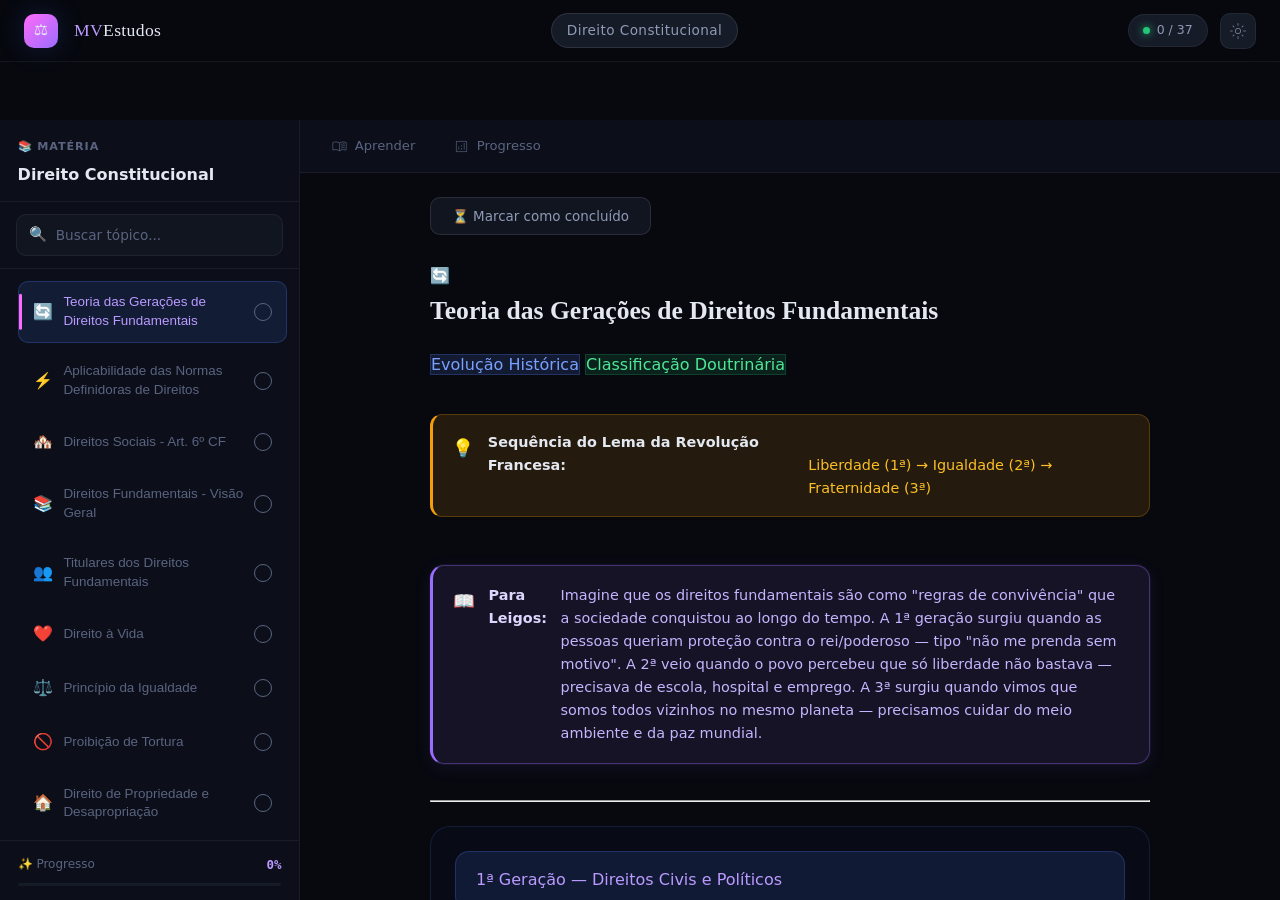
==== commit e8750ea4: "Update index.html" ====
--- a/DIREITO_CONSTITUCIONAL/index.html
+++ b/DIREITO_CONSTITUCIONAL/index.html
@@ -8,13 +8,14 @@
 
   <!-- Ícones -->
   <link href="https://fonts.googleapis.com/css2?family=Material+Symbols+Outlined:opsz,wght,FILL,GRAD@20..48,100..700,0..1,-50..200&display=block" rel="stylesheet" />
-
+  <link rel="stylesheet" href="https://cdnjs.cloudflare.com/ajax/libs/font-awesome/6.5.1/css/all.min.css">
   <!-- CSS Responsivo por dispositivo -->
   <link rel="stylesheet" href="./shared/css/styles.css" />
+  
 
   <style>
     /* Cor de destaque personalizada por matéria */
-    :root { --acc: #4f7ef8; --acc-lt: #7aa0ff; --acc-glow: rgba(79,126,248,0.16); --acc-border: rgba(79,126,248,0.32); }
+    :root { --acc: #ff6afa; --acc-lt: #ba9aff; --acc-glow: rgba(255, 148, 109, 0.16); --acc-border: rgba(245, 91, 71, 0.32); }
   </style>
 </head>
 <body>
